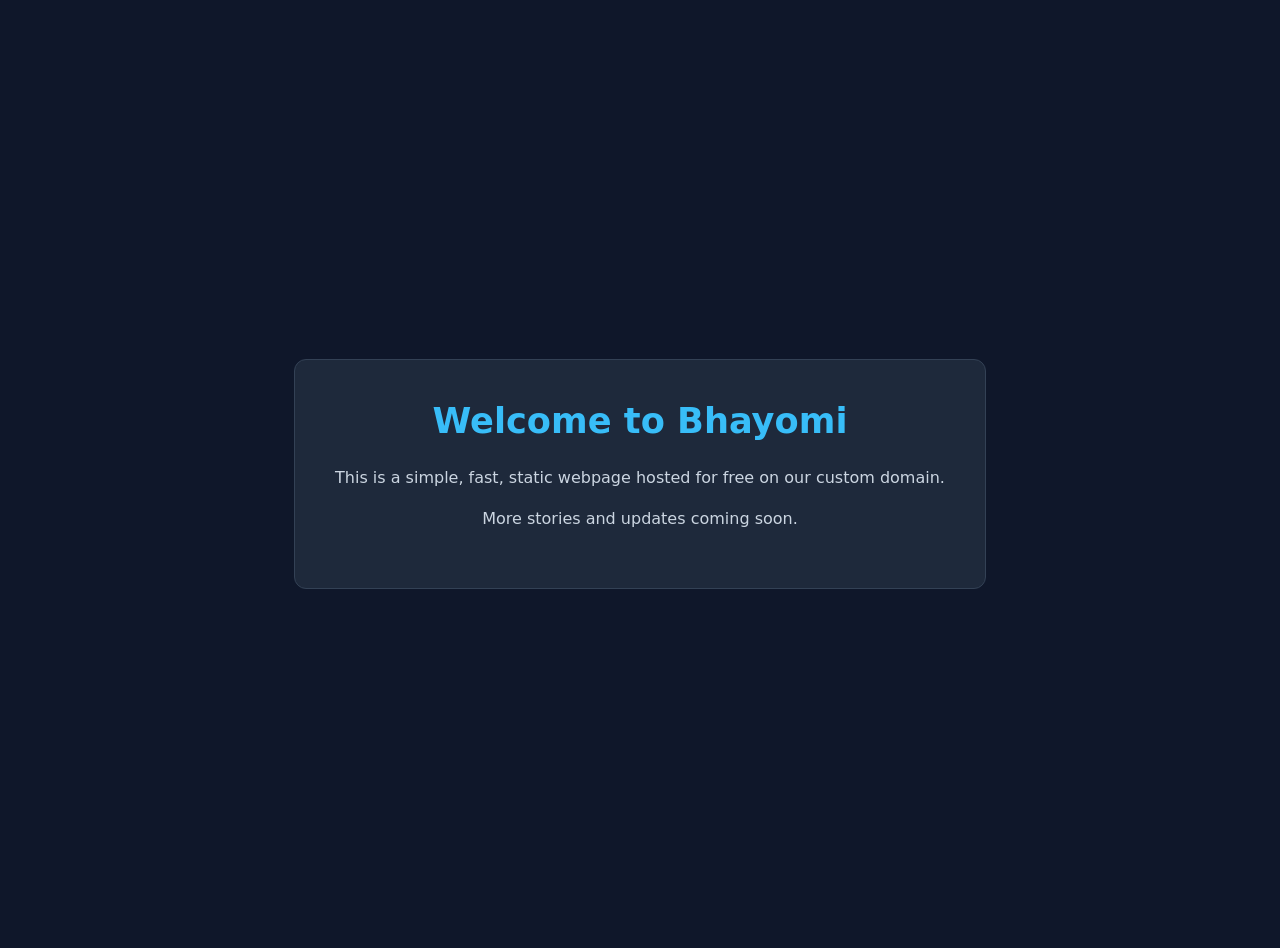
==== index.html @ bcbb561c "Add files via upload" ====
<!DOCTYPE html>
<html lang="en">
<head>
  <meta charset="UTF-8" />
  <meta name="viewport" content="width=device-width, initial-scale=1.0" />
  <title>Bhayomi</title>
  <style>
    body {
      margin: 0;
      font-family: system-ui, -apple-system, sans-serif;
      background-color: #0f172a;
      color: #e2e8f0;
      display: flex;
      justify-content: center;
      align-items: center;
      min-height: 100vh;
      padding: 24px;
    }
    .card {
      max-width: 640px;
      background: #1e293b;
      border: 1px solid #334155;
      border-radius: 12px;
      padding: 40px;
      text-align: center;
    }
    h1 {
      margin-top: 0;
      color: #38bdf8;
      font-size: 2.2rem;
    }
    p {
      line-height: 1.6;
      color: #cbd5e1;
    }
  </style>
</head>
<body>
  <main class="card">
    <h1>Welcome to Bhayomi</h1>
    <p>This is a simple, fast, static webpage hosted for free on our custom domain.</p>
    <p>More stories and updates coming soon.</p>
  </main>
</body>
</html>
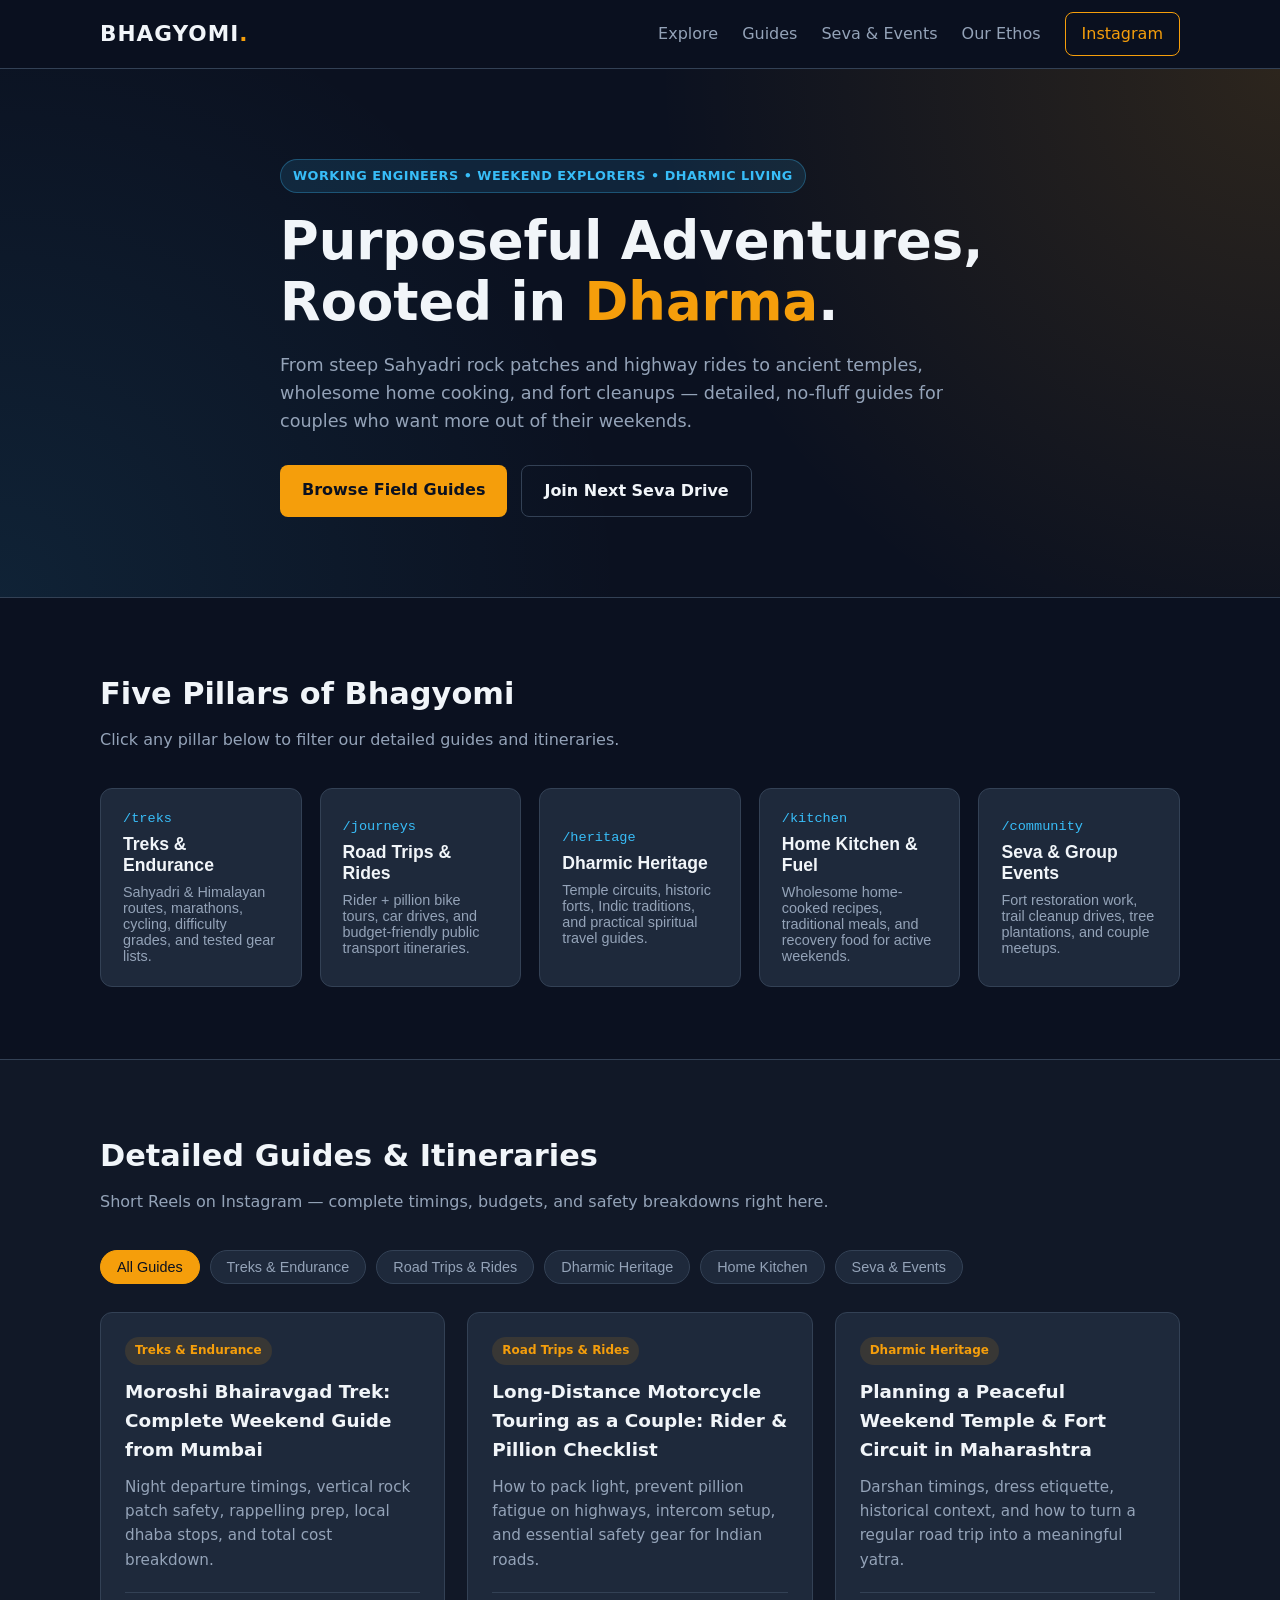
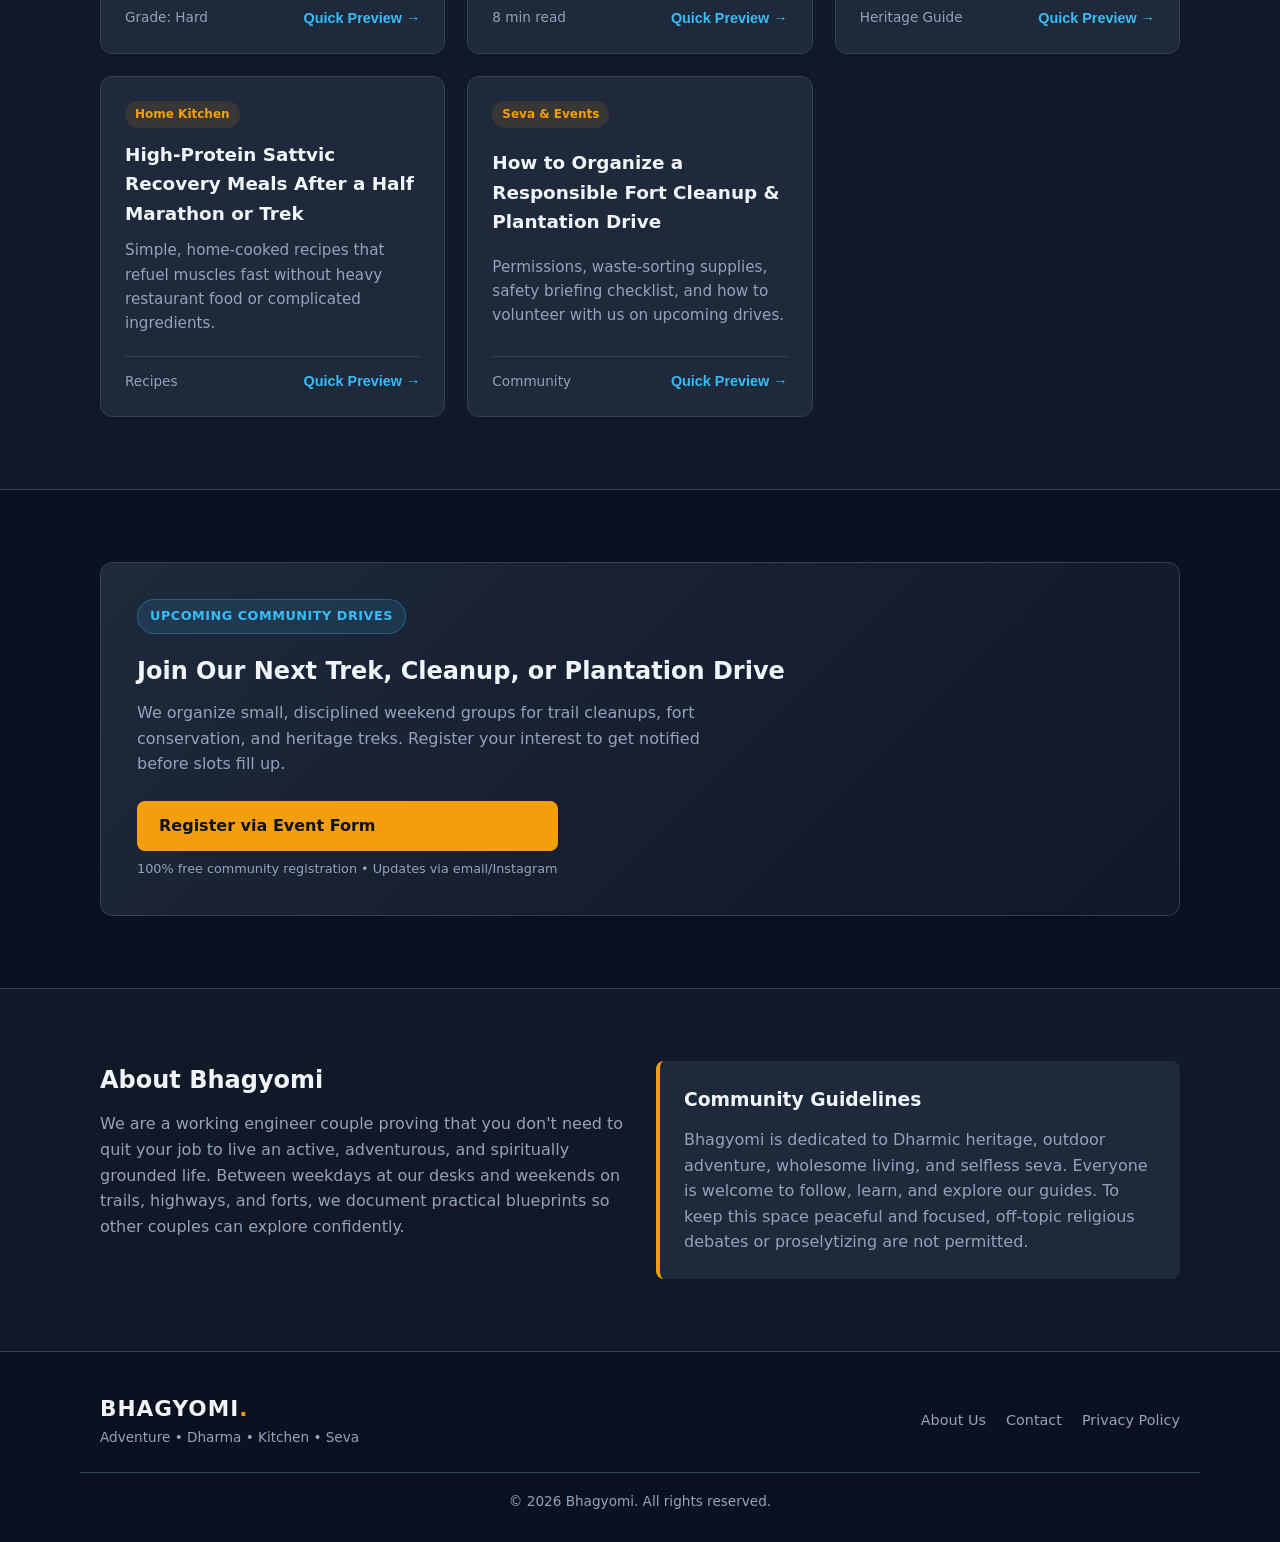
==== commit 17cec4d9: "Add files via upload" ====
--- a/index.html
+++ b/index.html
@@ -3,43 +3,233 @@
 <head>
   <meta charset="UTF-8" />
   <meta name="viewport" content="width=device-width, initial-scale=1.0" />
-  <title>Bhayomi</title>
-  <style>
-    body {
-      margin: 0;
-      font-family: system-ui, -apple-system, sans-serif;
-      background-color: #0f172a;
-      color: #e2e8f0;
-      display: flex;
-      justify-content: center;
-      align-items: center;
-      min-height: 100vh;
-      padding: 24px;
-    }
-    .card {
-      max-width: 640px;
-      background: #1e293b;
-      border: 1px solid #334155;
-      border-radius: 12px;
-      padding: 40px;
-      text-align: center;
-    }
-    h1 {
-      margin-top: 0;
-      color: #38bdf8;
-      font-size: 2.2rem;
-    }
-    p {
-      line-height: 1.6;
-      color: #cbd5e1;
-    }
-  </style>
+  <meta name="description" content="Bhagyomi — Couple adventures, Sahyadri & Himalayan treks, road trips, Dharmic heritage, home kitchen recipes, and community seva." />
+  <title>Bhagyomi | Adventure, Dharmic Heritage & Mindful Couple Living</title>
+  <link rel="stylesheet" href="style.css" />
 </head>
 <body>
-  <main class="card">
-    <h1>Welcome to Bhayomi</h1>
-    <p>This is a simple, fast, static webpage hosted for free on our custom domain.</p>
-    <p>More stories and updates coming soon.</p>
-  </main>
+
+  <!-- Navigation -->
+  <header class="navbar">
+    <div class="container nav-inner">
+      <a href="#top" class="brand">BHAGYOMI<span>.</span></a>
+      <button class="menu-toggle" id="menuToggle" aria-label="Toggle menu">☰</button>
+      <nav class="nav-links" id="navLinks">
+        <a href="#pillars">Explore</a>
+        <a href="#guides">Guides</a>
+        <a href="#community">Seva & Events</a>
+        <a href="#about">Our Ethos</a>
+        <a href="https://www.instagram.com/bhagyomidiaries/" target="_blank" rel="noopener" class="nav-cta">Instagram</a>
+      </nav>
+    </div>
+  </header>
+
+  <!-- Hero Section -->
+  <section id="top" class="hero">
+    <div class="container hero-content">
+      <span class="badge">Working Engineers • Weekend Explorers • Dharmic Living</span>
+      <h1>Purposeful Adventures, Rooted in <span class="accent">Dharma</span>.</h1>
+      <p>
+        From steep Sahyadri rock patches and highway rides to ancient temples, wholesome home cooking,
+        and fort cleanups — detailed, no-fluff guides for couples who want more out of their weekends.
+      </p>
+      <div class="hero-actions">
+        <a href="#guides" class="btn btn-primary">Browse Field Guides</a>
+        <a href="#community" class="btn btn-outline">Join Next Seva Drive</a>
+      </div>
+    </div>
+  </section>
+
+  <!-- 5 Core Pillars -->
+  <section id="pillars" class="section">
+    <div class="container">
+      <div class="section-header">
+        <h2>Five Pillars of Bhagyomi</h2>
+        <p>Click any pillar below to filter our detailed guides and itineraries.</p>
+      </div>
+
+      <div class="pillar-grid">
+        <button class="pillar-card" data-filter="treks">
+          <div class="pillar-tag">/treks</div>
+          <h3>Treks & Endurance</h3>
+          <p>Sahyadri & Himalayan routes, marathons, cycling, difficulty grades, and tested gear lists.</p>
+        </button>
+
+        <button class="pillar-card" data-filter="journeys">
+          <div class="pillar-tag">/journeys</div>
+          <h3>Road Trips & Rides</h3>
+          <p>Rider + pillion bike tours, car drives, and budget-friendly public transport itineraries.</p>
+        </button>
+
+        <button class="pillar-card" data-filter="heritage">
+          <div class="pillar-tag">/heritage</div>
+          <h3>Dharmic Heritage</h3>
+          <p>Temple circuits, historic forts, Indic traditions, and practical spiritual travel guides.</p>
+        </button>
+
+        <button class="pillar-card" data-filter="kitchen">
+          <div class="pillar-tag">/kitchen</div>
+          <h3>Home Kitchen & Fuel</h3>
+          <p>Wholesome home-cooked recipes, traditional meals, and recovery food for active weekends.</p>
+        </button>
+
+        <button class="pillar-card" data-filter="community">
+          <div class="pillar-tag">/community</div>
+          <h3>Seva & Group Events</h3>
+          <p>Fort restoration work, trail cleanup drives, tree plantations, and couple meetups.</p>
+        </button>
+      </div>
+    </div>
+  </section>
+
+  <!-- Interactive Guides Section -->
+  <section id="guides" class="section section-alt">
+    <div class="container">
+      <div class="section-header">
+        <h2>Detailed Guides & Itineraries</h2>
+        <p>Short Reels on Instagram — complete timings, budgets, and safety breakdowns right here.</p>
+      </div>
+
+      <!-- Interactive Filter Bar -->
+      <div class="filter-bar" role="tablist" aria-label="Filter guides by category">
+        <button class="filter-btn active" data-filter="all">All Guides</button>
+        <button class="filter-btn" data-filter="treks">Treks & Endurance</button>
+        <button class="filter-btn" data-filter="journeys">Road Trips & Rides</button>
+        <button class="filter-btn" data-filter="heritage">Dharmic Heritage</button>
+        <button class="filter-btn" data-filter="kitchen">Home Kitchen</button>
+        <button class="filter-btn" data-filter="community">Seva & Events</button>
+      </div>
+
+      <!-- Guide Cards Grid -->
+      <div class="guide-grid" id="guideGrid">
+        <article class="guide-card" data-category="treks">
+          <span class="card-pill">Treks & Endurance</span>
+          <h3>Moroshi Bhairavgad Trek: Complete Weekend Guide from Mumbai</h3>
+          <p>Night departure timings, vertical rock patch safety, rappelling prep, local dhaba stops, and total cost breakdown.</p>
+          <div class="card-meta">
+            <span>Grade: Hard</span>
+            <button class="read-more" data-guide="bhairavgad">Quick Preview →</button>
+          </div>
+        </article>
+
+        <article class="guide-card" data-category="journeys">
+          <span class="card-pill">Road Trips & Rides</span>
+          <h3>Long-Distance Motorcycle Touring as a Couple: Rider & Pillion Checklist</h3>
+          <p>How to pack light, prevent pillion fatigue on highways, intercom setup, and essential safety gear for Indian roads.</p>
+          <div class="card-meta">
+            <span>8 min read</span>
+            <button class="read-more" data-guide="bike-touring">Quick Preview →</button>
+          </div>
+        </article>
+
+        <article class="guide-card" data-category="heritage">
+          <span class="card-pill">Dharmic Heritage</span>
+          <h3>Planning a Peaceful Weekend Temple & Fort Circuit in Maharashtra</h3>
+          <p>Darshan timings, dress etiquette, historical context, and how to turn a regular road trip into a meaningful yatra.</p>
+          <div class="card-meta">
+            <span>Heritage Guide</span>
+            <button class="read-more" data-guide="heritage-circuit">Quick Preview →</button>
+          </div>
+        </article>
+
+        <article class="guide-card" data-category="kitchen">
+          <span class="card-pill">Home Kitchen</span>
+          <h3>High-Protein Sattvic Recovery Meals After a Half Marathon or Trek</h3>
+          <p>Simple, home-cooked recipes that refuel muscles fast without heavy restaurant food or complicated ingredients.</p>
+          <div class="card-meta">
+            <span>Recipes</span>
+            <button class="read-more" data-guide="recovery-meals">Quick Preview →</button>
+          </div>
+        </article>
+
+        <article class="guide-card" data-category="community">
+          <span class="card-pill">Seva & Events</span>
+          <h3>How to Organize a Responsible Fort Cleanup & Plantation Drive</h3>
+          <p>Permissions, waste-sorting supplies, safety briefing checklist, and how to volunteer with us on upcoming drives.</p>
+          <div class="card-meta">
+            <span>Community</span>
+            <button class="read-more" data-guide="fort-cleanup">Quick Preview →</button>
+          </div>
+        </article>
+      </div>
+    </div>
+  </section>
+
+  <!-- Community & Group Events CTA -->
+  <section id="community" class="section">
+    <div class="container">
+      <div class="event-box">
+        <div>
+          <span class="badge">Upcoming Community Drives</span>
+          <h2>Join Our Next Trek, Cleanup, or Plantation Drive</h2>
+          <p>
+            We organize small, disciplined weekend groups for trail cleanups, fort conservation,
+            and heritage treks. Register your interest to get notified before slots fill up.
+          </p>
+        </div>
+        <div class="event-actions">
+          <!-- Replace '#' with your free Google Form or Tally.so registration link -->
+          <a href="#contact" class="btn btn-primary">Register via Event Form</a>
+          <span class="helper-note">100% free community registration • Updates via email/Instagram</span>
+        </div>
+      </div>
+    </div>
+  </section>
+
+  <!-- About & Community Ethos -->
+  <section id="about" class="section section-alt">
+    <div class="container about-grid">
+      <div>
+        <h2>About Bhagyomi</h2>
+        <p>
+          We are a working engineer couple proving that you don't need to quit your job to live an
+          active, adventurous, and spiritually grounded life. Between weekdays at our desks and
+          weekends on trails, highways, and forts, we document practical blueprints so other couples
+          can explore confidently.
+        </p>
+      </div>
+      <div class="ethos-box">
+        <h3>Community Guidelines</h3>
+        <p>
+          Bhagyomi is dedicated to Dharmic heritage, outdoor adventure, wholesome living, and
+          selfless seva. Everyone is welcome to follow, learn, and explore our guides. To keep this
+          space peaceful and focused, off-topic religious debates or proselytizing are not permitted.
+        </p>
+      </div>
+    </div>
+  </section>
+
+  <!-- Footer (AdSense-ready structure) -->
+  <footer id="contact" class="footer">
+    <div class="container footer-inner">
+      <div>
+        <div class="brand">BHAGYOMI<span>.</span></div>
+        <p class="footer-sub">Adventure • Dharma • Kitchen • Seva</p>
+      </div>
+      <div class="footer-links">
+        <a href="#about">About Us</a>
+        <a href="mailto:hello@bhagyomi.com">Contact</a>
+        <a href="#about" id="privacyLink">Privacy Policy</a>
+      </div>
+    </div>
+    <div class="container copyright">
+      © <span id="year"></span> Bhagyomi. All rights reserved.
+    </div>
+  </footer>
+
+  <!-- Interactive Guide Preview Modal -->
+  <div class="modal-backdrop" id="guideModal" aria-hidden="true">
+    <div class="modal-box" role="dialog" aria-modal="true" aria-labelledby="modalTitle">
+      <button class="modal-close" id="modalClose" aria-label="Close preview">×</button>
+      <span class="card-pill" id="modalCategory"></span>
+      <h3 id="modalTitle"></h3>
+      <p id="modalBody"></p>
+      <div class="modal-footer">
+        <small>Tip: When your full article is ready, replace this preview button with a direct link like <code>/treks/moroshi-bhairavgad.html</code>.</small>
+      </div>
+    </div>
+  </div>
+
+  <script src="script.js"></script>
 </body>
 </html>
--- a/style.css
+++ b/style.css
@@ -0,0 +1,510 @@
+:root {
+  --bg: #0b1120;
+  --bg-alt: #111827;
+  --card: #1e293b;
+  --border: #334155;
+  --text: #f1f5f9;
+  --muted: #94a3b8;
+  --accent: #f59e0b;      /* Warm Saffron / Gold */
+  --accent-hover: #d97706;
+  --cyan: #38bdf8;
+  --radius: 12px;
+}
+
+* {
+  box-sizing: border-box;
+  margin: 0;
+  padding: 0;
+}
+
+html {
+  scroll-behavior: smooth;
+}
+
+body {
+  font-family: system-ui, -apple-system, "Segoe UI", Roboto, sans-serif;
+  background-color: var(--bg);
+  color: var(--text);
+  line-height: 1.6;
+}
+
+.container {
+  width: 100%;
+  max-width: 1120px;
+  margin: 0 auto;
+  padding: 0 20px;
+}
+
+/* Navbar */
+.navbar {
+  position: sticky;
+  top: 0;
+  z-index: 100;
+  background: rgba(11, 17, 32, 0.92);
+  backdrop-filter: blur(10px);
+  border-bottom: 1px solid var(--border);
+}
+
+.nav-inner {
+  display: flex;
+  align-items: center;
+  justify-content: space-between;
+  height: 68px;
+}
+
+.brand {
+  font-size: 1.35rem;
+  font-weight: 800;
+  letter-spacing: 1px;
+  color: var(--text);
+  text-decoration: none;
+}
+
+.brand span {
+  color: var(--accent);
+}
+
+.nav-links {
+  display: flex;
+  align-items: center;
+  gap: 24px;
+}
+
+.nav-links a {
+  color: var(--muted);
+  text-decoration: none;
+  font-weight: 500;
+  transition: color 0.2s;
+}
+
+.nav-links a:hover {
+  color: var(--text);
+}
+
+.nav-cta {
+  padding: 8px 16px;
+  border: 1px solid var(--accent);
+  border-radius: 8px;
+  color: var(--accent) !important;
+}
+
+.nav-cta:hover {
+  background: var(--accent);
+  color: #0b1120 !important;
+}
+
+.menu-toggle {
+  display: none;
+  background: none;
+  border: 1px solid var(--border);
+  color: var(--text);
+  font-size: 1.3rem;
+  padding: 4px 10px;
+  border-radius: 6px;
+  cursor: pointer;
+}
+
+/* Hero */
+.hero {
+  padding: 90px 0 80px;
+  background: radial-gradient(circle at top right, rgba(245, 158, 11, 0.14), transparent 45%),
+              radial-gradient(circle at bottom left, rgba(56, 189, 248, 0.1), transparent 45%);
+  border-bottom: 1px solid var(--border);
+}
+
+.hero-content {
+  max-width: 760px;
+}
+
+.badge {
+  display: inline-block;
+  font-size: 0.8rem;
+  font-weight: 600;
+  letter-spacing: 0.5px;
+  text-transform: uppercase;
+  color: var(--cyan);
+  background: rgba(56, 189, 248, 0.12);
+  border: 1px solid rgba(56, 189, 248, 0.3);
+  padding: 6px 12px;
+  border-radius: 999px;
+  margin-bottom: 18px;
+}
+
+.hero h1 {
+  font-size: clamp(2.1rem, 5vw, 3.3rem);
+  line-height: 1.15;
+  margin-bottom: 18px;
+}
+
+.accent {
+  color: var(--accent);
+}
+
+.hero p {
+  font-size: 1.1rem;
+  color: var(--muted);
+  margin-bottom: 30px;
+}
+
+.hero-actions {
+  display: flex;
+  flex-wrap: wrap;
+  gap: 14px;
+}
+
+.btn {
+  display: inline-block;
+  padding: 12px 22px;
+  border-radius: 8px;
+  font-weight: 600;
+  text-decoration: none;
+  transition: all 0.2s;
+}
+
+.btn-primary {
+  background: var(--accent);
+  color: #0b1120;
+}
+
+.btn-primary:hover {
+  background: var(--accent-hover);
+}
+
+.btn-outline {
+  border: 1px solid var(--border);
+  color: var(--text);
+}
+
+.btn-outline:hover {
+  border-color: var(--cyan);
+  color: var(--cyan);
+}
+
+/* Sections */
+.section {
+  padding: 72px 0;
+}
+
+.section-alt {
+  background: var(--bg-alt);
+  border-top: 1px solid var(--border);
+  border-bottom: 1px solid var(--border);
+}
+
+.section-header {
+  margin-bottom: 36px;
+}
+
+.section-header h2 {
+  font-size: 1.9rem;
+  margin-bottom: 8px;
+}
+
+.section-header p {
+  color: var(--muted);
+}
+
+/* 5 Pillars */
+.pillar-grid {
+  display: grid;
+  grid-template-columns: repeat(auto-fit, minmax(200px, 1fr));
+  gap: 18px;
+}
+
+.pillar-card {
+  text-align: left;
+  background: var(--card);
+  border: 1px solid var(--border);
+  border-radius: var(--radius);
+  padding: 22px;
+  color: var(--text);
+  cursor: pointer;
+  transition: transform 0.2s, border-color 0.2s;
+}
+
+.pillar-card:hover {
+  transform: translateY(-4px);
+  border-color: var(--accent);
+}
+
+.pillar-tag {
+  font-family: monospace;
+  font-size: 0.85rem;
+  color: var(--cyan);
+  margin-bottom: 8px;
+}
+
+.pillar-card h3 {
+  font-size: 1.1rem;
+  margin-bottom: 8px;
+}
+
+.pillar-card p {
+  font-size: 0.9rem;
+  color: var(--muted);
+}
+
+/* Filter Bar & Guides */
+.filter-bar {
+  display: flex;
+  flex-wrap: wrap;
+  gap: 10px;
+  margin-bottom: 28px;
+}
+
+.filter-btn {
+  background: var(--card);
+  color: var(--muted);
+  border: 1px solid var(--border);
+  padding: 8px 16px;
+  border-radius: 999px;
+  font-size: 0.9rem;
+  font-weight: 500;
+  cursor: pointer;
+  transition: all 0.2s;
+}
+
+.filter-btn:hover,
+.filter-btn.active {
+  background: var(--accent);
+  color: #0b1120;
+  border-color: var(--accent);
+}
+
+.guide-grid {
+  display: grid;
+  grid-template-columns: repeat(auto-fit, minmax(290px, 1fr));
+  gap: 22px;
+}
+
+.guide-card {
+  background: var(--card);
+  border: 1px solid var(--border);
+  border-radius: var(--radius);
+  padding: 24px;
+  display: flex;
+  flex-direction: column;
+  justify-content: space-between;
+}
+
+.guide-card.hidden {
+  display: none;
+}
+
+.card-pill {
+  display: inline-block;
+  align-self: flex-start;
+  font-size: 0.75rem;
+  font-weight: 600;
+  color: var(--accent);
+  background: rgba(245, 158, 11, 0.12);
+  padding: 4px 10px;
+  border-radius: 999px;
+  margin-bottom: 12px;
+}
+
+.guide-card h3 {
+  font-size: 1.15rem;
+  margin-bottom: 10px;
+}
+
+.guide-card p {
+  font-size: 0.95rem;
+  color: var(--muted);
+  margin-bottom: 20px;
+}
+
+.card-meta {
+  display: flex;
+  justify-content: space-between;
+  align-items: center;
+  border-top: 1px solid var(--border);
+  padding-top: 14px;
+  font-size: 0.85rem;
+  color: var(--muted);
+}
+
+.read-more {
+  background: none;
+  border: none;
+  color: var(--cyan);
+  font-weight: 600;
+  cursor: pointer;
+  font-size: 0.9rem;
+}
+
+.read-more:hover {
+  text-decoration: underline;
+}
+
+/* Event Box */
+.event-box {
+  background: linear-gradient(135deg, #1e293b, #0f172a);
+  border: 1px solid var(--border);
+  border-radius: var(--radius);
+  padding: 36px;
+  display: flex;
+  flex-wrap: wrap;
+  align-items: center;
+  justify-content: space-between;
+  gap: 24px;
+}
+
+.event-box p {
+  color: var(--muted);
+  max-width: 580px;
+  margin-top: 10px;
+}
+
+.event-actions {
+  display: flex;
+  flex-direction: column;
+  gap: 8px;
+}
+
+.helper-note {
+  font-size: 0.8rem;
+  color: var(--muted);
+}
+
+/* About & Ethos */
+.about-grid {
+  display: grid;
+  grid-template-columns: repeat(auto-fit, minmax(280px, 1fr));
+  gap: 32px;
+  align-items: start;
+}
+
+.about-grid h2,
+.about-grid h3 {
+  margin-bottom: 12px;
+}
+
+.about-grid p {
+  color: var(--muted);
+}
+
+.ethos-box {
+  background: var(--card);
+  border-left: 4px solid var(--accent);
+  border-radius: 8px;
+  padding: 24px;
+}
+
+/* Footer */
+.footer {
+  padding: 40px 0 28px;
+}
+
+.footer-inner {
+  display: flex;
+  flex-wrap: wrap;
+  justify-content: space-between;
+  align-items: center;
+  gap: 20px;
+  padding-bottom: 24px;
+  border-bottom: 1px solid var(--border);
+}
+
+.footer-sub {
+  font-size: 0.85rem;
+  color: var(--muted);
+}
+
+.footer-links {
+  display: flex;
+  gap: 20px;
+}
+
+.footer-links a {
+  color: var(--muted);
+  text-decoration: none;
+  font-size: 0.9rem;
+}
+
+.footer-links a:hover {
+  color: var(--text);
+}
+
+.copyright {
+  padding-top: 18px;
+  font-size: 0.85rem;
+  color: var(--muted);
+  text-align: center;
+}
+
+/* Modal */
+.modal-backdrop {
+  position: fixed;
+  inset: 0;
+  background: rgba(0, 0, 0, 0.72);
+  display: none;
+  align-items: center;
+  justify-content: center;
+  padding: 20px;
+  z-index: 200;
+}
+
+.modal-backdrop.open {
+  display: flex;
+}
+
+.modal-box {
+  background: var(--card);
+  border: 1px solid var(--border);
+  border-radius: var(--radius);
+  max-width: 560px;
+  width: 100%;
+  padding: 28px;
+  position: relative;
+}
+
+.modal-close {
+  position: absolute;
+  top: 14px;
+  right: 16px;
+  background: none;
+  border: none;
+  color: var(--muted);
+  font-size: 1.6rem;
+  cursor: pointer;
+}
+
+.modal-box h3 {
+  margin-bottom: 12px;
+}
+
+.modal-box p {
+  color: var(--muted);
+  margin-bottom: 18px;
+}
+
+.modal-footer {
+  border-top: 1px solid var(--border);
+  padding-top: 12px;
+  color: var(--cyan);
+}
+
+/* Mobile Responsive */
+@media (max-width: 768px) {
+  .menu-toggle {
+    display: block;
+  }
+
+  .nav-links {
+    display: none;
+    position: absolute;
+    top: 68px;
+    left: 0;
+    right: 0;
+    background: var(--bg);
+    border-bottom: 1px solid var(--border);
+    flex-direction: column;
+    padding: 20px;
+    gap: 16px;
+  }
+
+  .nav-links.open {
+    display: flex;
+  }
+}
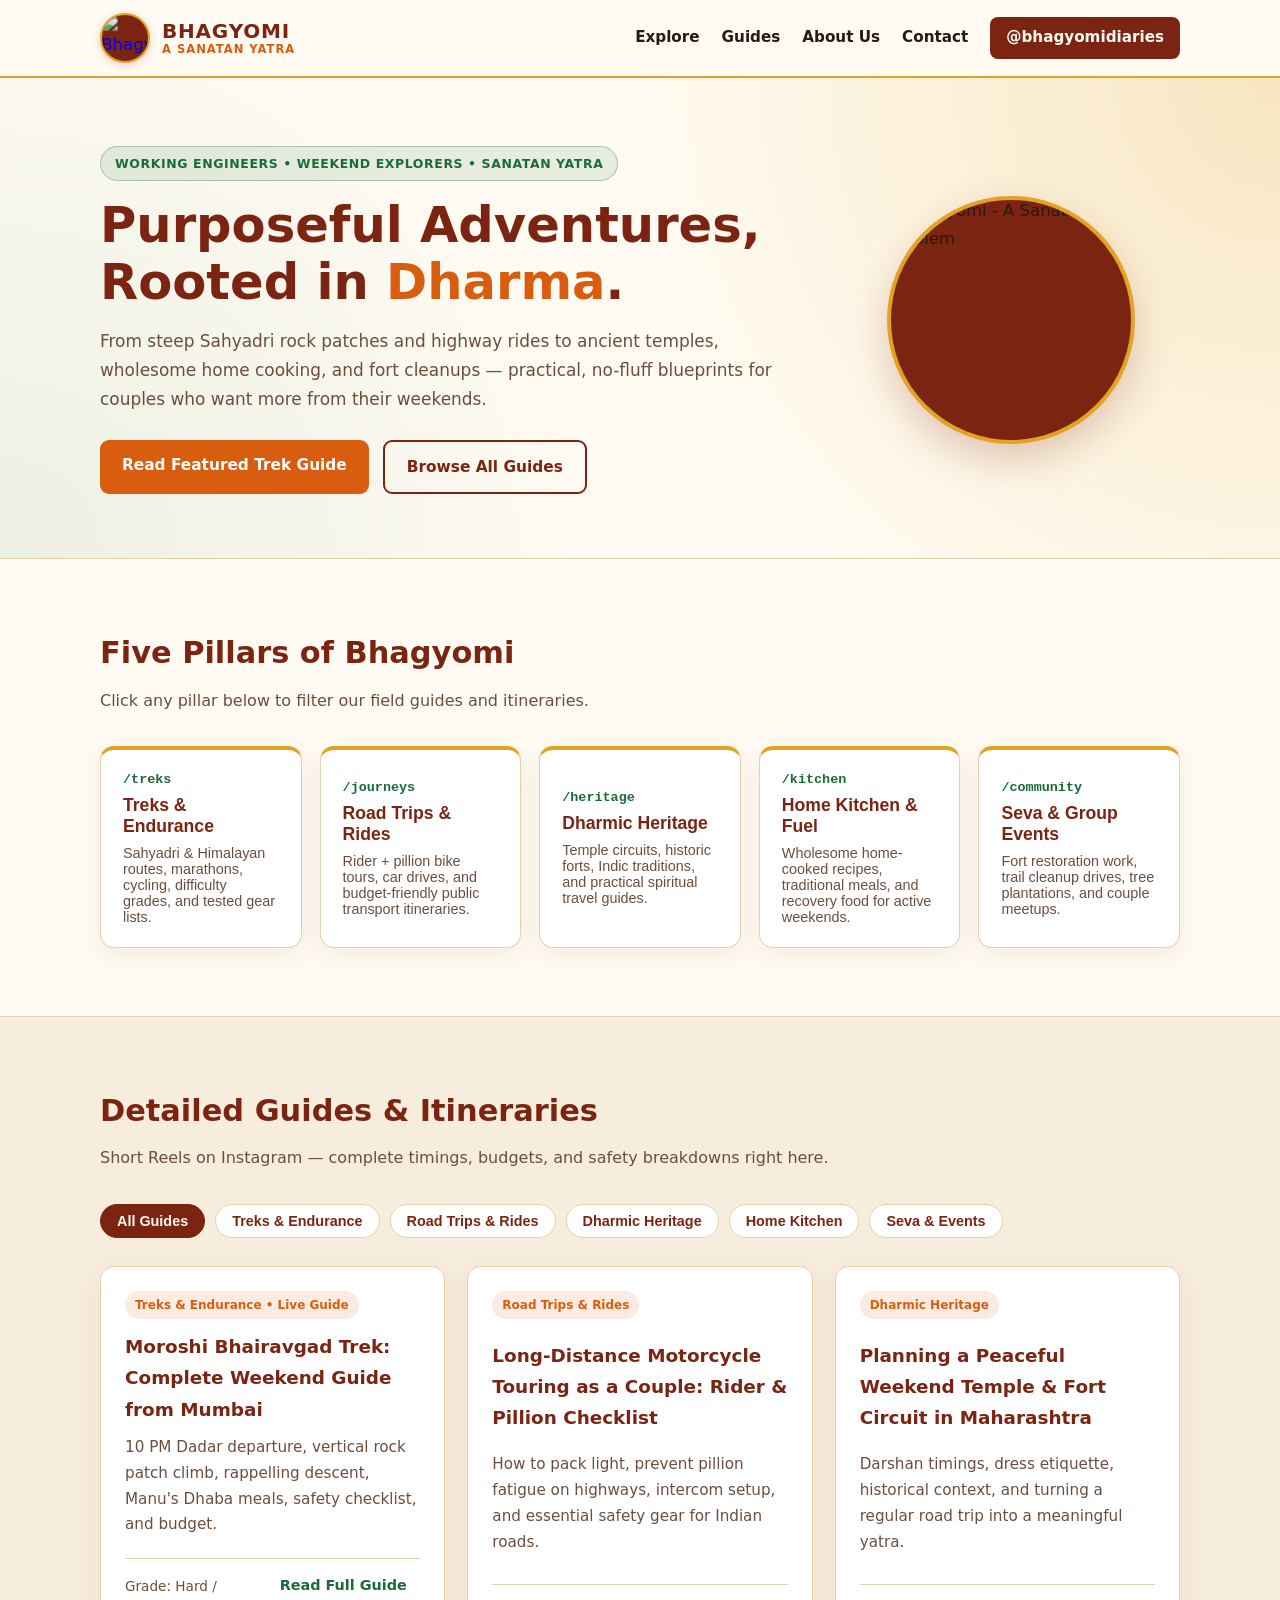
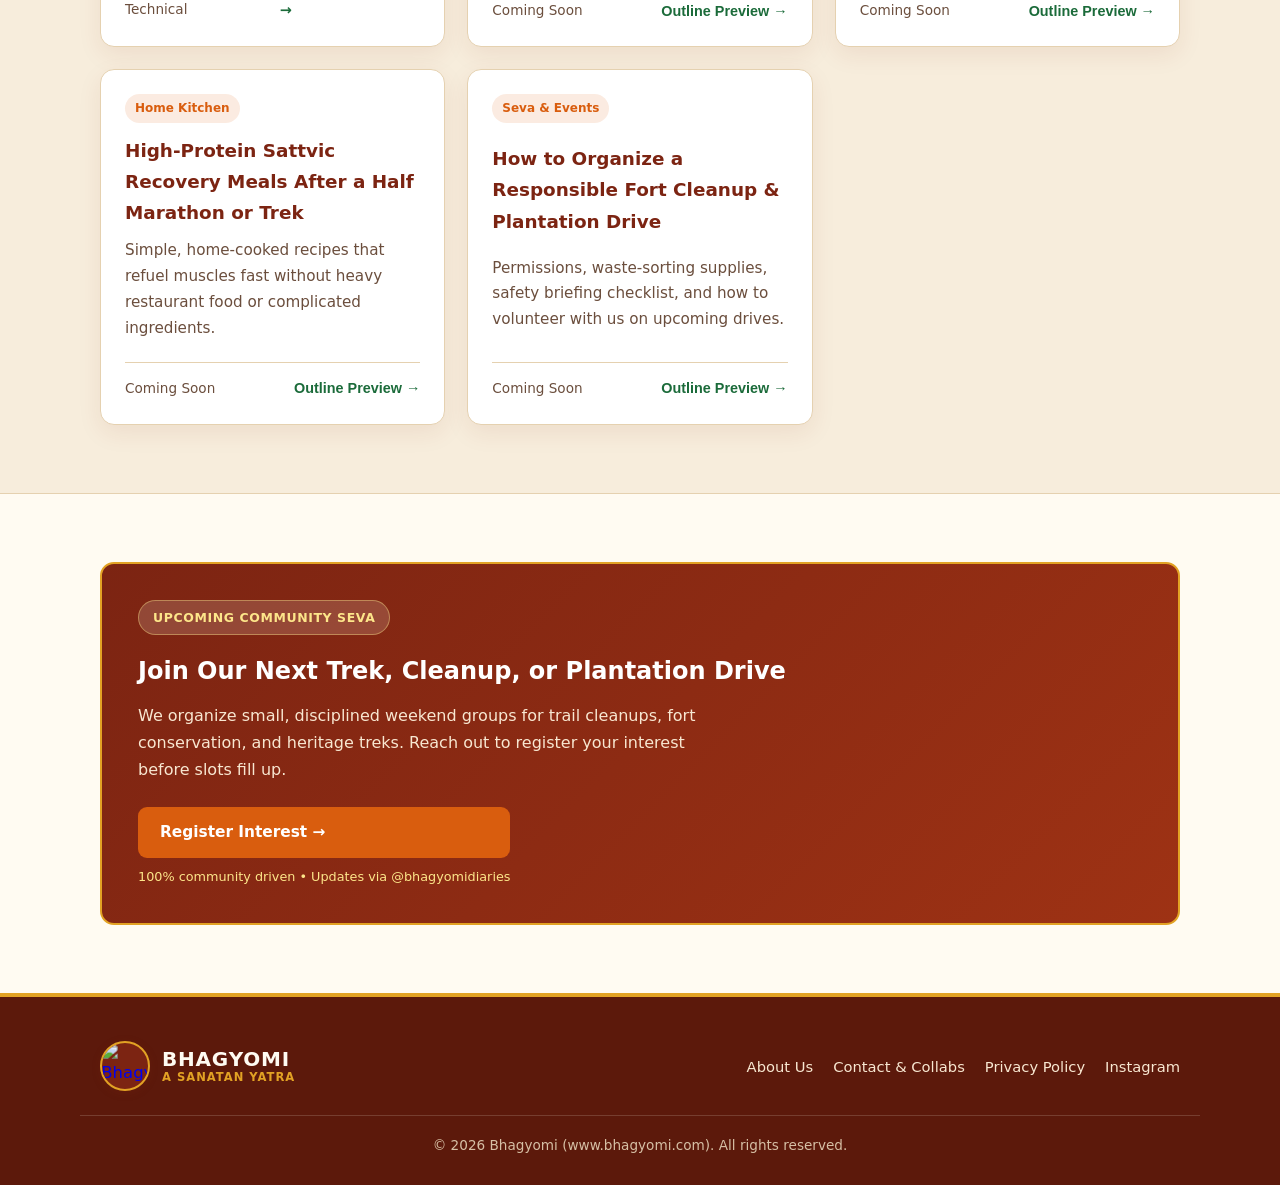
==== commit e9daabcf: "Add files via upload" ====
--- a/index.html
+++ b/index.html
@@ -3,49 +3,62 @@
 <head>
   <meta charset="UTF-8" />
   <meta name="viewport" content="width=device-width, initial-scale=1.0" />
-  <meta name="description" content="Bhagyomi — Couple adventures, Sahyadri & Himalayan treks, road trips, Dharmic heritage, home kitchen recipes, and community seva." />
-  <title>Bhagyomi | Adventure, Dharmic Heritage & Mindful Couple Living</title>
+  <meta name="description" content="Bhagyomi — A Sanatan Yatra. Couple treks, Sahyadri & Himalayan routes, road trips, Dharmic heritage, home recipes, and seva." />
+  <title>Bhagyomi | A Sanatan Yatra — Adventure, Dharma & Mindful Couple Living</title>
+  <link rel="icon" type="image/jpeg" href="assets/images/logo.jpg" />
   <link rel="stylesheet" href="style.css" />
 </head>
 <body>
 
-  <!-- Navigation -->
   <header class="navbar">
     <div class="container nav-inner">
-      <a href="#top" class="brand">BHAGYOMI<span>.</span></a>
+      <a href="index.html" class="brand-wrap">
+        <div class="logo-ring">
+          <img src="assets/images/logo.jpg" alt="Bhagyomi Logo" />
+        </div>
+        <div class="brand-text">
+          <span class="brand-title">BHAGYOMI</span>
+          <span class="brand-sub">A Sanatan Yatra</span>
+        </div>
+      </a>
       <button class="menu-toggle" id="menuToggle" aria-label="Toggle menu">☰</button>
       <nav class="nav-links" id="navLinks">
         <a href="#pillars">Explore</a>
         <a href="#guides">Guides</a>
-        <a href="#community">Seva & Events</a>
-        <a href="#about">Our Ethos</a>
-        <a href="https://www.instagram.com/bhagyomidiaries/" target="_blank" rel="noopener" class="nav-cta">Instagram</a>
+        <a href="about.html">About Us</a>
+        <a href="contact.html">Contact</a>
+        <a href="https://www.instagram.com/bhagyomidiaries/" target="_blank" rel="noopener" class="nav-cta">@bhagyomidiaries</a>
       </nav>
     </div>
   </header>
 
-  <!-- Hero Section -->
   <section id="top" class="hero">
-    <div class="container hero-content">
-      <span class="badge">Working Engineers • Weekend Explorers • Dharmic Living</span>
-      <h1>Purposeful Adventures, Rooted in <span class="accent">Dharma</span>.</h1>
-      <p>
-        From steep Sahyadri rock patches and highway rides to ancient temples, wholesome home cooking,
-        and fort cleanups — detailed, no-fluff guides for couples who want more out of their weekends.
-      </p>
-      <div class="hero-actions">
-        <a href="#guides" class="btn btn-primary">Browse Field Guides</a>
-        <a href="#community" class="btn btn-outline">Join Next Seva Drive</a>
-      </div>
-    </div>
-  </section>
-
-  <!-- 5 Core Pillars -->
+    <div class="container hero-grid">
+      <div>
+        <span class="badge">Working Engineers • Weekend Explorers • Sanatan Yatra</span>
+        <h1>Purposeful Adventures, Rooted in <span class="accent">Dharma</span>.</h1>
+        <p>
+          From steep Sahyadri rock patches and highway rides to ancient temples, wholesome home cooking,
+          and fort cleanups — practical, no-fluff blueprints for couples who want more from their weekends.
+        </p>
+        <div class="hero-actions">
+          <a href="treks/moroshi-bhairavgad.html" class="btn btn-primary">Read Featured Trek Guide</a>
+          <a href="#guides" class="btn btn-outline">Browse All Guides</a>
+        </div>
+      </div>
+      <div>
+        <div class="hero-emblem-ring">
+          <img src="assets/images/logo.jpg" alt="Bhagyomi - A Sanatan Yatra Emblem" />
+        </div>
+      </div>
+    </div>
+  </section>
+
   <section id="pillars" class="section">
     <div class="container">
       <div class="section-header">
         <h2>Five Pillars of Bhagyomi</h2>
-        <p>Click any pillar below to filter our detailed guides and itineraries.</p>
+        <p>Click any pillar below to filter our field guides and itineraries.</p>
       </div>
 
       <div class="pillar-grid">
@@ -82,7 +95,6 @@
     </div>
   </section>
 
-  <!-- Interactive Guides Section -->
   <section id="guides" class="section section-alt">
     <div class="container">
       <div class="section-header">
@@ -90,7 +102,6 @@
         <p>Short Reels on Instagram — complete timings, budgets, and safety breakdowns right here.</p>
       </div>
 
-      <!-- Interactive Filter Bar -->
       <div class="filter-bar" role="tablist" aria-label="Filter guides by category">
         <button class="filter-btn active" data-filter="all">All Guides</button>
         <button class="filter-btn" data-filter="treks">Treks & Endurance</button>
@@ -100,15 +111,14 @@
         <button class="filter-btn" data-filter="community">Seva & Events</button>
       </div>
 
-      <!-- Guide Cards Grid -->
       <div class="guide-grid" id="guideGrid">
         <article class="guide-card" data-category="treks">
-          <span class="card-pill">Treks & Endurance</span>
+          <span class="card-pill">Treks & Endurance • Live Guide</span>
           <h3>Moroshi Bhairavgad Trek: Complete Weekend Guide from Mumbai</h3>
-          <p>Night departure timings, vertical rock patch safety, rappelling prep, local dhaba stops, and total cost breakdown.</p>
-          <div class="card-meta">
-            <span>Grade: Hard</span>
-            <button class="read-more" data-guide="bhairavgad">Quick Preview →</button>
+          <p>10 PM Dadar departure, vertical rock patch climb, rappelling descent, Manu's Dhaba meals, safety checklist, and budget.</p>
+          <div class="card-meta">
+            <span>Grade: Hard / Technical</span>
+            <a href="treks/moroshi-bhairavgad.html" class="read-more">Read Full Guide →</a>
           </div>
         </article>
 
@@ -117,18 +127,18 @@
           <h3>Long-Distance Motorcycle Touring as a Couple: Rider & Pillion Checklist</h3>
           <p>How to pack light, prevent pillion fatigue on highways, intercom setup, and essential safety gear for Indian roads.</p>
           <div class="card-meta">
-            <span>8 min read</span>
-            <button class="read-more" data-guide="bike-touring">Quick Preview →</button>
+            <span>Coming Soon</span>
+            <button class="read-more" data-guide="bike-touring">Outline Preview →</button>
           </div>
         </article>
 
         <article class="guide-card" data-category="heritage">
           <span class="card-pill">Dharmic Heritage</span>
           <h3>Planning a Peaceful Weekend Temple & Fort Circuit in Maharashtra</h3>
-          <p>Darshan timings, dress etiquette, historical context, and how to turn a regular road trip into a meaningful yatra.</p>
-          <div class="card-meta">
-            <span>Heritage Guide</span>
-            <button class="read-more" data-guide="heritage-circuit">Quick Preview →</button>
+          <p>Darshan timings, dress etiquette, historical context, and turning a regular road trip into a meaningful yatra.</p>
+          <div class="card-meta">
+            <span>Coming Soon</span>
+            <button class="read-more" data-guide="heritage-circuit">Outline Preview →</button>
           </div>
         </article>
 
@@ -137,8 +147,8 @@
           <h3>High-Protein Sattvic Recovery Meals After a Half Marathon or Trek</h3>
           <p>Simple, home-cooked recipes that refuel muscles fast without heavy restaurant food or complicated ingredients.</p>
           <div class="card-meta">
-            <span>Recipes</span>
-            <button class="read-more" data-guide="recovery-meals">Quick Preview →</button>
+            <span>Coming Soon</span>
+            <button class="read-more" data-guide="recovery-meals">Outline Preview →</button>
           </div>
         </article>
 
@@ -147,77 +157,56 @@
           <h3>How to Organize a Responsible Fort Cleanup & Plantation Drive</h3>
           <p>Permissions, waste-sorting supplies, safety briefing checklist, and how to volunteer with us on upcoming drives.</p>
           <div class="card-meta">
-            <span>Community</span>
-            <button class="read-more" data-guide="fort-cleanup">Quick Preview →</button>
-          </div>
-        </article>
-      </div>
-    </div>
-  </section>
-
-  <!-- Community & Group Events CTA -->
+            <span>Coming Soon</span>
+            <button class="read-more" data-guide="fort-cleanup">Outline Preview →</button>
+          </div>
+        </article>
+      </div>
+    </div>
+  </section>
+
   <section id="community" class="section">
     <div class="container">
       <div class="event-box">
         <div>
-          <span class="badge">Upcoming Community Drives</span>
+          <span class="badge">Upcoming Community Seva</span>
           <h2>Join Our Next Trek, Cleanup, or Plantation Drive</h2>
           <p>
             We organize small, disciplined weekend groups for trail cleanups, fort conservation,
-            and heritage treks. Register your interest to get notified before slots fill up.
+            and heritage treks. Reach out to register your interest before slots fill up.
           </p>
         </div>
         <div class="event-actions">
-          <!-- Replace '#' with your free Google Form or Tally.so registration link -->
-          <a href="#contact" class="btn btn-primary">Register via Event Form</a>
-          <span class="helper-note">100% free community registration • Updates via email/Instagram</span>
-        </div>
-      </div>
-    </div>
-  </section>
-
-  <!-- About & Community Ethos -->
-  <section id="about" class="section section-alt">
-    <div class="container about-grid">
-      <div>
-        <h2>About Bhagyomi</h2>
-        <p>
-          We are a working engineer couple proving that you don't need to quit your job to live an
-          active, adventurous, and spiritually grounded life. Between weekdays at our desks and
-          weekends on trails, highways, and forts, we document practical blueprints so other couples
-          can explore confidently.
-        </p>
-      </div>
-      <div class="ethos-box">
-        <h3>Community Guidelines</h3>
-        <p>
-          Bhagyomi is dedicated to Dharmic heritage, outdoor adventure, wholesome living, and
-          selfless seva. Everyone is welcome to follow, learn, and explore our guides. To keep this
-          space peaceful and focused, off-topic religious debates or proselytizing are not permitted.
-        </p>
-      </div>
-    </div>
-  </section>
-
-  <!-- Footer (AdSense-ready structure) -->
-  <footer id="contact" class="footer">
+          <a href="contact.html" class="btn btn-primary">Register Interest →</a>
+          <span class="helper-note">100% community driven • Updates via @bhagyomidiaries</span>
+        </div>
+      </div>
+    </div>
+  </section>
+
+  <footer class="footer">
     <div class="container footer-inner">
-      <div>
-        <div class="brand">BHAGYOMI<span>.</span></div>
-        <p class="footer-sub">Adventure • Dharma • Kitchen • Seva</p>
-      </div>
+      <a href="index.html" class="brand-wrap">
+        <div class="logo-ring">
+          <img src="assets/images/logo.jpg" alt="Bhagyomi Logo" />
+        </div>
+        <div class="brand-text">
+          <span class="brand-title">BHAGYOMI</span>
+          <span class="brand-sub">A Sanatan Yatra</span>
+        </div>
+      </a>
       <div class="footer-links">
-        <a href="#about">About Us</a>
-        <a href="mailto:hello@bhagyomi.com">Contact</a>
-        <a href="#about" id="privacyLink">Privacy Policy</a>
+        <a href="about.html">About Us</a>
+        <a href="contact.html">Contact & Collabs</a>
+        <a href="privacy.html">Privacy Policy</a>
+        <a href="https://www.instagram.com/bhagyomidiaries/" target="_blank" rel="noopener">Instagram</a>
       </div>
     </div>
     <div class="container copyright">
-      © <span id="year"></span> Bhagyomi. All rights reserved.
+      © <span id="year"></span> Bhagyomi (www.bhagyomi.com). All rights reserved.
     </div>
   </footer>
 
-  <!-- Interactive Guide Preview Modal -->
   <div class="modal-backdrop" id="guideModal" aria-hidden="true">
     <div class="modal-box" role="dialog" aria-modal="true" aria-labelledby="modalTitle">
       <button class="modal-close" id="modalClose" aria-label="Close preview">×</button>
@@ -225,7 +214,7 @@
       <h3 id="modalTitle"></h3>
       <p id="modalBody"></p>
       <div class="modal-footer">
-        <small>Tip: When your full article is ready, replace this preview button with a direct link like <code>/treks/moroshi-bhairavgad.html</code>.</small>
+        <small>Follow <a href="https://www.instagram.com/bhagyomidiaries/" target="_blank" rel="noopener">@bhagyomidiaries</a> for live release updates.</small>
       </div>
     </div>
   </div>
--- a/style.css
+++ b/style.css
@@ -1,14 +1,18 @@
 :root {
-  --bg: #0b1120;
-  --bg-alt: #111827;
-  --card: #1e293b;
-  --border: #334155;
-  --text: #f1f5f9;
-  --muted: #94a3b8;
-  --accent: #f59e0b;      /* Warm Saffron / Gold */
-  --accent-hover: #d97706;
-  --cyan: #38bdf8;
-  --radius: 12px;
+  --bg: #fffbf2;
+  --bg-alt: #f7eddc;
+  --card: #ffffff;
+  --border: #e5d1b0;
+  --maroon: #7c2412;
+  --maroon-dark: #5c190b;
+  --saffron: #d95d0e;
+  --saffron-hover: #b84b07;
+  --gold: #e2a224;
+  --green: #1b6b3a;
+  --text: #2b1810;
+  --muted: #6b4e3d;
+  --radius: 14px;
+  --shadow: 0 8px 24px rgba(124, 36, 18, 0.08);
 }
 
 * {
@@ -25,7 +29,12 @@
   font-family: system-ui, -apple-system, "Segoe UI", Roboto, sans-serif;
   background-color: var(--bg);
   color: var(--text);
-  line-height: 1.6;
+  line-height: 1.7;
+}
+
+img {
+  max-width: 100%;
+  display: block;
 }
 
 .container {
@@ -35,115 +44,177 @@
   padding: 0 20px;
 }
 
+.narrow {
+  max-width: 820px;
+}
+
+/* Circular logo mask (hides black square corners of logo.jpg cleanly) */
+.logo-ring {
+  width: 50px;
+  height: 50px;
+  border-radius: 50%;
+  overflow: hidden;
+  border: 2px solid var(--gold);
+  box-shadow: 0 2px 8px rgba(124, 36, 18, 0.22);
+  flex-shrink: 0;
+  background: var(--maroon);
+}
+
+.logo-ring img {
+  width: 100%;
+  height: 100%;
+  object-fit: cover;
+  transform: scale(1.03);
+}
+
+.hero-emblem-ring {
+  width: 248px;
+  height: 248px;
+  margin: 0 auto;
+  border-radius: 50%;
+  overflow: hidden;
+  border: 4px solid var(--gold);
+  box-shadow: 0 16px 38px rgba(124, 36, 18, 0.22);
+  background: var(--maroon);
+}
+
+.hero-emblem-ring img {
+  width: 100%;
+  height: 100%;
+  object-fit: cover;
+  transform: scale(1.03);
+}
+
 /* Navbar */
 .navbar {
   position: sticky;
   top: 0;
   z-index: 100;
-  background: rgba(11, 17, 32, 0.92);
+  background: rgba(255, 251, 242, 0.96);
   backdrop-filter: blur(10px);
-  border-bottom: 1px solid var(--border);
+  border-bottom: 2px solid var(--gold);
 }
 
 .nav-inner {
   display: flex;
   align-items: center;
   justify-content: space-between;
-  height: 68px;
-}
-
-.brand {
-  font-size: 1.35rem;
+  height: 76px;
+}
+
+.brand-wrap {
+  display: flex;
+  align-items: center;
+  gap: 12px;
+  text-decoration: none;
+}
+
+.brand-text {
+  display: flex;
+  flex-direction: column;
+  line-height: 1.15;
+}
+
+.brand-title {
+  font-size: 1.25rem;
   font-weight: 800;
+  letter-spacing: 0.8px;
+  color: var(--maroon);
+}
+
+.brand-sub {
+  font-size: 0.72rem;
+  font-weight: 700;
   letter-spacing: 1px;
+  text-transform: uppercase;
+  color: var(--saffron);
+}
+
+.nav-links {
+  display: flex;
+  align-items: center;
+  gap: 22px;
+}
+
+.nav-links a {
   color: var(--text);
   text-decoration: none;
-}
-
-.brand span {
-  color: var(--accent);
-}
-
-.nav-links {
-  display: flex;
-  align-items: center;
-  gap: 24px;
-}
-
-.nav-links a {
-  color: var(--muted);
-  text-decoration: none;
-  font-weight: 500;
+  font-weight: 600;
+  font-size: 0.95rem;
   transition: color 0.2s;
 }
 
-.nav-links a:hover {
-  color: var(--text);
+.nav-links a:hover,
+.nav-links a.active-link {
+  color: var(--saffron);
 }
 
 .nav-cta {
   padding: 8px 16px;
-  border: 1px solid var(--accent);
+  background: var(--maroon);
+  color: #fffbf2 !important;
   border-radius: 8px;
-  color: var(--accent) !important;
 }
 
 .nav-cta:hover {
-  background: var(--accent);
-  color: #0b1120 !important;
+  background: var(--saffron);
 }
 
 .menu-toggle {
   display: none;
-  background: none;
-  border: 1px solid var(--border);
-  color: var(--text);
-  font-size: 1.3rem;
-  padding: 4px 10px;
-  border-radius: 6px;
+  background: var(--bg-alt);
+  border: 1px solid var(--border);
+  color: var(--maroon);
+  font-size: 1.35rem;
+  padding: 4px 11px;
+  border-radius: 8px;
   cursor: pointer;
 }
 
 /* Hero */
 .hero {
-  padding: 90px 0 80px;
-  background: radial-gradient(circle at top right, rgba(245, 158, 11, 0.14), transparent 45%),
-              radial-gradient(circle at bottom left, rgba(56, 189, 248, 0.1), transparent 45%);
+  padding: 68px 0 64px;
+  background: radial-gradient(circle at top right, rgba(226, 162, 36, 0.24), transparent 48%),
+              radial-gradient(circle at bottom left, rgba(27, 107, 58, 0.08), transparent 45%);
   border-bottom: 1px solid var(--border);
 }
 
-.hero-content {
-  max-width: 760px;
+.hero-grid {
+  display: grid;
+  grid-template-columns: 1.35fr 0.65fr;
+  gap: 40px;
+  align-items: center;
 }
 
 .badge {
   display: inline-block;
-  font-size: 0.8rem;
-  font-weight: 600;
-  letter-spacing: 0.5px;
+  font-size: 0.78rem;
+  font-weight: 700;
+  letter-spacing: 0.6px;
   text-transform: uppercase;
-  color: var(--cyan);
-  background: rgba(56, 189, 248, 0.12);
-  border: 1px solid rgba(56, 189, 248, 0.3);
-  padding: 6px 12px;
+  color: var(--green);
+  background: rgba(27, 107, 58, 0.1);
+  border: 1px solid rgba(27, 107, 58, 0.3);
+  padding: 6px 14px;
   border-radius: 999px;
-  margin-bottom: 18px;
+  margin-bottom: 16px;
 }
 
 .hero h1 {
-  font-size: clamp(2.1rem, 5vw, 3.3rem);
+  font-size: clamp(2rem, 4.5vw, 3.1rem);
   line-height: 1.15;
-  margin-bottom: 18px;
+  color: var(--maroon);
+  margin-bottom: 16px;
 }
 
 .accent {
-  color: var(--accent);
+  color: var(--saffron);
 }
 
 .hero p {
-  font-size: 1.1rem;
-  color: var(--muted);
-  margin-bottom: 30px;
+  font-size: 1.06rem;
+  color: var(--muted);
+  margin-bottom: 26px;
 }
 
 .hero-actions {
@@ -155,34 +226,38 @@
 .btn {
   display: inline-block;
   padding: 12px 22px;
-  border-radius: 8px;
-  font-weight: 600;
+  border-radius: 9px;
+  font-weight: 700;
   text-decoration: none;
+  cursor: pointer;
+  border: none;
+  font-size: 0.96rem;
   transition: all 0.2s;
 }
 
 .btn-primary {
-  background: var(--accent);
-  color: #0b1120;
+  background: var(--saffron);
+  color: #ffffff;
 }
 
 .btn-primary:hover {
-  background: var(--accent-hover);
+  background: var(--saffron-hover);
 }
 
 .btn-outline {
-  border: 1px solid var(--border);
-  color: var(--text);
+  border: 2px solid var(--maroon);
+  color: var(--maroon);
+  background: transparent;
 }
 
 .btn-outline:hover {
-  border-color: var(--cyan);
-  color: var(--cyan);
+  background: var(--maroon);
+  color: #ffffff;
 }
 
 /* Sections */
 .section {
-  padding: 72px 0;
+  padding: 68px 0;
 }
 
 .section-alt {
@@ -192,11 +267,12 @@
 }
 
 .section-header {
-  margin-bottom: 36px;
+  margin-bottom: 32px;
 }
 
 .section-header h2 {
   font-size: 1.9rem;
+  color: var(--maroon);
   margin-bottom: 8px;
 }
 
@@ -215,27 +291,31 @@
   text-align: left;
   background: var(--card);
   border: 1px solid var(--border);
+  border-top: 4px solid var(--gold);
   border-radius: var(--radius);
   padding: 22px;
   color: var(--text);
   cursor: pointer;
+  box-shadow: var(--shadow);
   transition: transform 0.2s, border-color 0.2s;
 }
 
 .pillar-card:hover {
   transform: translateY(-4px);
-  border-color: var(--accent);
+  border-top-color: var(--saffron);
 }
 
 .pillar-tag {
   font-family: monospace;
-  font-size: 0.85rem;
-  color: var(--cyan);
+  font-size: 0.84rem;
+  font-weight: 700;
+  color: var(--green);
   margin-bottom: 8px;
 }
 
 .pillar-card h3 {
   font-size: 1.1rem;
+  color: var(--maroon);
   margin-bottom: 8px;
 }
 
@@ -254,21 +334,21 @@
 
 .filter-btn {
   background: var(--card);
-  color: var(--muted);
+  color: var(--maroon);
   border: 1px solid var(--border);
   padding: 8px 16px;
   border-radius: 999px;
   font-size: 0.9rem;
-  font-weight: 500;
+  font-weight: 600;
   cursor: pointer;
   transition: all 0.2s;
 }
 
 .filter-btn:hover,
 .filter-btn.active {
-  background: var(--accent);
-  color: #0b1120;
-  border-color: var(--accent);
+  background: var(--maroon);
+  color: #fffbf2;
+  border-color: var(--maroon);
 }
 
 .guide-grid {
@@ -285,6 +365,7 @@
   display: flex;
   flex-direction: column;
   justify-content: space-between;
+  box-shadow: var(--shadow);
 }
 
 .guide-card.hidden {
@@ -295,9 +376,9 @@
   display: inline-block;
   align-self: flex-start;
   font-size: 0.75rem;
-  font-weight: 600;
-  color: var(--accent);
-  background: rgba(245, 158, 11, 0.12);
+  font-weight: 700;
+  color: var(--saffron);
+  background: rgba(217, 93, 14, 0.12);
   padding: 4px 10px;
   border-radius: 999px;
   margin-bottom: 12px;
@@ -305,6 +386,7 @@
 
 .guide-card h3 {
   font-size: 1.15rem;
+  color: var(--maroon);
   margin-bottom: 10px;
 }
 
@@ -327,20 +409,23 @@
 .read-more {
   background: none;
   border: none;
-  color: var(--cyan);
-  font-weight: 600;
+  color: var(--green);
+  font-weight: 700;
+  text-decoration: none;
   cursor: pointer;
   font-size: 0.9rem;
 }
 
 .read-more:hover {
+  color: var(--saffron);
   text-decoration: underline;
 }
 
-/* Event Box */
+/* Event Banner */
 .event-box {
-  background: linear-gradient(135deg, #1e293b, #0f172a);
-  border: 1px solid var(--border);
+  background: linear-gradient(135deg, var(--maroon), #9e3214);
+  color: #fffbf2;
+  border: 2px solid var(--gold);
   border-radius: var(--radius);
   padding: 36px;
   display: flex;
@@ -350,8 +435,18 @@
   gap: 24px;
 }
 
+.event-box .badge {
+  background: rgba(255, 251, 242, 0.16);
+  color: #fde68a;
+  border-color: rgba(253, 230, 138, 0.4);
+}
+
+.event-box h2 {
+  color: #ffffff;
+}
+
 .event-box p {
-  color: var(--muted);
+  color: #f8e7d1;
   max-width: 580px;
   margin-top: 10px;
 }
@@ -364,36 +459,203 @@
 
 .helper-note {
   font-size: 0.8rem;
-  color: var(--muted);
-}
-
-/* About & Ethos */
-.about-grid {
+  color: #fde68a;
+}
+
+/* Ethos & Info Boxes */
+.ethos-box {
+  background: var(--card);
+  border: 1px solid var(--border);
+  border-left: 5px solid var(--green);
+  border-radius: 10px;
+  padding: 24px;
+  box-shadow: var(--shadow);
+}
+
+/* Article & Legal Pages */
+.page-header {
+  background: var(--bg-alt);
+  border-bottom: 1px solid var(--border);
+  padding: 48px 0 36px;
+}
+
+.page-header h1 {
+  font-size: clamp(1.9rem, 4vw, 2.7rem);
+  color: var(--maroon);
+  line-height: 1.2;
+  margin-bottom: 12px;
+}
+
+.breadcrumb {
+  font-size: 0.86rem;
+  color: var(--muted);
+  margin-bottom: 12px;
+}
+
+.breadcrumb a {
+  color: var(--saffron);
+  text-decoration: none;
+  font-weight: 600;
+}
+
+.article-meta {
+  display: flex;
+  flex-wrap: wrap;
+  gap: 14px;
+  font-size: 0.88rem;
+  color: var(--muted);
+  margin-top: 12px;
+}
+
+.prose {
+  padding: 48px 0 68px;
+}
+
+.prose h2 {
+  color: var(--maroon);
+  font-size: 1.55rem;
+  margin: 34px 0 12px;
+  padding-bottom: 6px;
+  border-bottom: 2px solid var(--bg-alt);
+}
+
+.prose h3 {
+  color: var(--green);
+  font-size: 1.18rem;
+  margin: 22px 0 8px;
+}
+
+.prose p {
+  margin-bottom: 16px;
+  color: var(--text);
+}
+
+.prose a {
+  color: var(--saffron);
+  font-weight: 600;
+}
+
+.prose ul,
+.prose ol {
+  margin: 0 0 18px 22px;
+}
+
+.prose li {
+  margin-bottom: 8px;
+}
+
+.info-grid {
   display: grid;
-  grid-template-columns: repeat(auto-fit, minmax(280px, 1fr));
+  grid-template-columns: repeat(auto-fit, minmax(170px, 1fr));
+  gap: 14px;
+  margin: 24px 0 30px;
+}
+
+.info-stat {
+  background: var(--card);
+  border: 1px solid var(--border);
+  border-top: 3px solid var(--saffron);
+  border-radius: 10px;
+  padding: 16px;
+}
+
+.info-stat span {
+  display: block;
+  font-size: 0.78rem;
+  text-transform: uppercase;
+  color: var(--muted);
+  font-weight: 700;
+}
+
+.info-stat strong {
+  color: var(--maroon);
+  font-size: 1.05rem;
+}
+
+.data-table {
+  width: 100%;
+  border-collapse: collapse;
+  margin: 18px 0 26px;
+  background: var(--card);
+  border: 1px solid var(--border);
+  border-radius: 10px;
+  overflow: hidden;
+}
+
+.data-table th,
+.data-table td {
+  padding: 12px 16px;
+  text-align: left;
+  border-bottom: 1px solid var(--border);
+  font-size: 0.94rem;
+}
+
+.data-table th {
+  background: var(--maroon);
+  color: #fffbf2;
+}
+
+.callout {
+  background: var(--bg-alt);
+  border-left: 4px solid var(--saffron);
+  padding: 18px 20px;
+  border-radius: 8px;
+  margin: 22px 0;
+}
+
+/* Contact Form */
+.contact-grid {
+  display: grid;
+  grid-template-columns: 1.2fr 0.8fr;
   gap: 32px;
   align-items: start;
 }
 
-.about-grid h2,
-.about-grid h3 {
-  margin-bottom: 12px;
-}
-
-.about-grid p {
-  color: var(--muted);
-}
-
-.ethos-box {
+.form-card {
   background: var(--card);
-  border-left: 4px solid var(--accent);
+  border: 1px solid var(--border);
+  border-radius: var(--radius);
+  padding: 28px;
+  box-shadow: var(--shadow);
+}
+
+.form-group {
+  margin-bottom: 16px;
+}
+
+.form-group label {
+  display: block;
+  font-weight: 600;
+  font-size: 0.9rem;
+  color: var(--maroon);
+  margin-bottom: 6px;
+}
+
+.form-group input,
+.form-group select,
+.form-group textarea {
+  width: 100%;
+  padding: 11px 14px;
+  border: 1px solid var(--border);
   border-radius: 8px;
-  padding: 24px;
+  background: var(--bg);
+  color: var(--text);
+  font: inherit;
+}
+
+.form-group input:focus,
+.form-group select:focus,
+.form-group textarea:focus {
+  outline: 2px solid var(--saffron);
+  border-color: var(--saffron);
 }
 
 /* Footer */
 .footer {
-  padding: 40px 0 28px;
+  background: var(--maroon-dark);
+  color: #f8e7d1;
+  padding: 44px 0 28px;
+  border-top: 4px solid var(--gold);
 }
 
 .footer-inner {
@@ -403,33 +665,38 @@
   align-items: center;
   gap: 20px;
   padding-bottom: 24px;
-  border-bottom: 1px solid var(--border);
-}
-
-.footer-sub {
-  font-size: 0.85rem;
-  color: var(--muted);
+  border-bottom: 1px solid rgba(255, 251, 242, 0.16);
+}
+
+.footer .brand-title {
+  color: #fffbf2;
+}
+
+.footer .brand-sub {
+  color: var(--gold);
 }
 
 .footer-links {
   display: flex;
+  flex-wrap: wrap;
   gap: 20px;
 }
 
 .footer-links a {
-  color: var(--muted);
+  color: #f8e7d1;
   text-decoration: none;
-  font-size: 0.9rem;
+  font-size: 0.92rem;
+  font-weight: 500;
 }
 
 .footer-links a:hover {
-  color: var(--text);
+  color: var(--gold);
 }
 
 .copyright {
   padding-top: 18px;
   font-size: 0.85rem;
-  color: var(--muted);
+  color: #d6bfa5;
   text-align: center;
 }
 
@@ -437,7 +704,7 @@
 .modal-backdrop {
   position: fixed;
   inset: 0;
-  background: rgba(0, 0, 0, 0.72);
+  background: rgba(43, 24, 16, 0.72);
   display: none;
   align-items: center;
   justify-content: center;
@@ -451,7 +718,7 @@
 
 .modal-box {
   background: var(--card);
-  border: 1px solid var(--border);
+  border: 2px solid var(--gold);
   border-radius: var(--radius);
   max-width: 560px;
   width: 100%;
@@ -461,16 +728,17 @@
 
 .modal-close {
   position: absolute;
-  top: 14px;
+  top: 12px;
   right: 16px;
   background: none;
   border: none;
-  color: var(--muted);
-  font-size: 1.6rem;
+  color: var(--maroon);
+  font-size: 1.7rem;
   cursor: pointer;
 }
 
 .modal-box h3 {
+  color: var(--maroon);
   margin-bottom: 12px;
 }
 
@@ -482,10 +750,10 @@
 .modal-footer {
   border-top: 1px solid var(--border);
   padding-top: 12px;
-  color: var(--cyan);
-}
-
-/* Mobile Responsive */
+  color: var(--green);
+}
+
+/* Responsive */
 @media (max-width: 768px) {
   .menu-toggle {
     display: block;
@@ -494,11 +762,11 @@
   .nav-links {
     display: none;
     position: absolute;
-    top: 68px;
+    top: 76px;
     left: 0;
     right: 0;
     background: var(--bg);
-    border-bottom: 1px solid var(--border);
+    border-bottom: 2px solid var(--gold);
     flex-direction: column;
     padding: 20px;
     gap: 16px;
@@ -507,4 +775,15 @@
   .nav-links.open {
     display: flex;
   }
+
+  .hero-grid,
+  .contact-grid {
+    grid-template-columns: 1fr;
+  }
+
+  .hero-emblem-ring {
+    width: 196px;
+    height: 196px;
+    order: -1;
+  }
 }
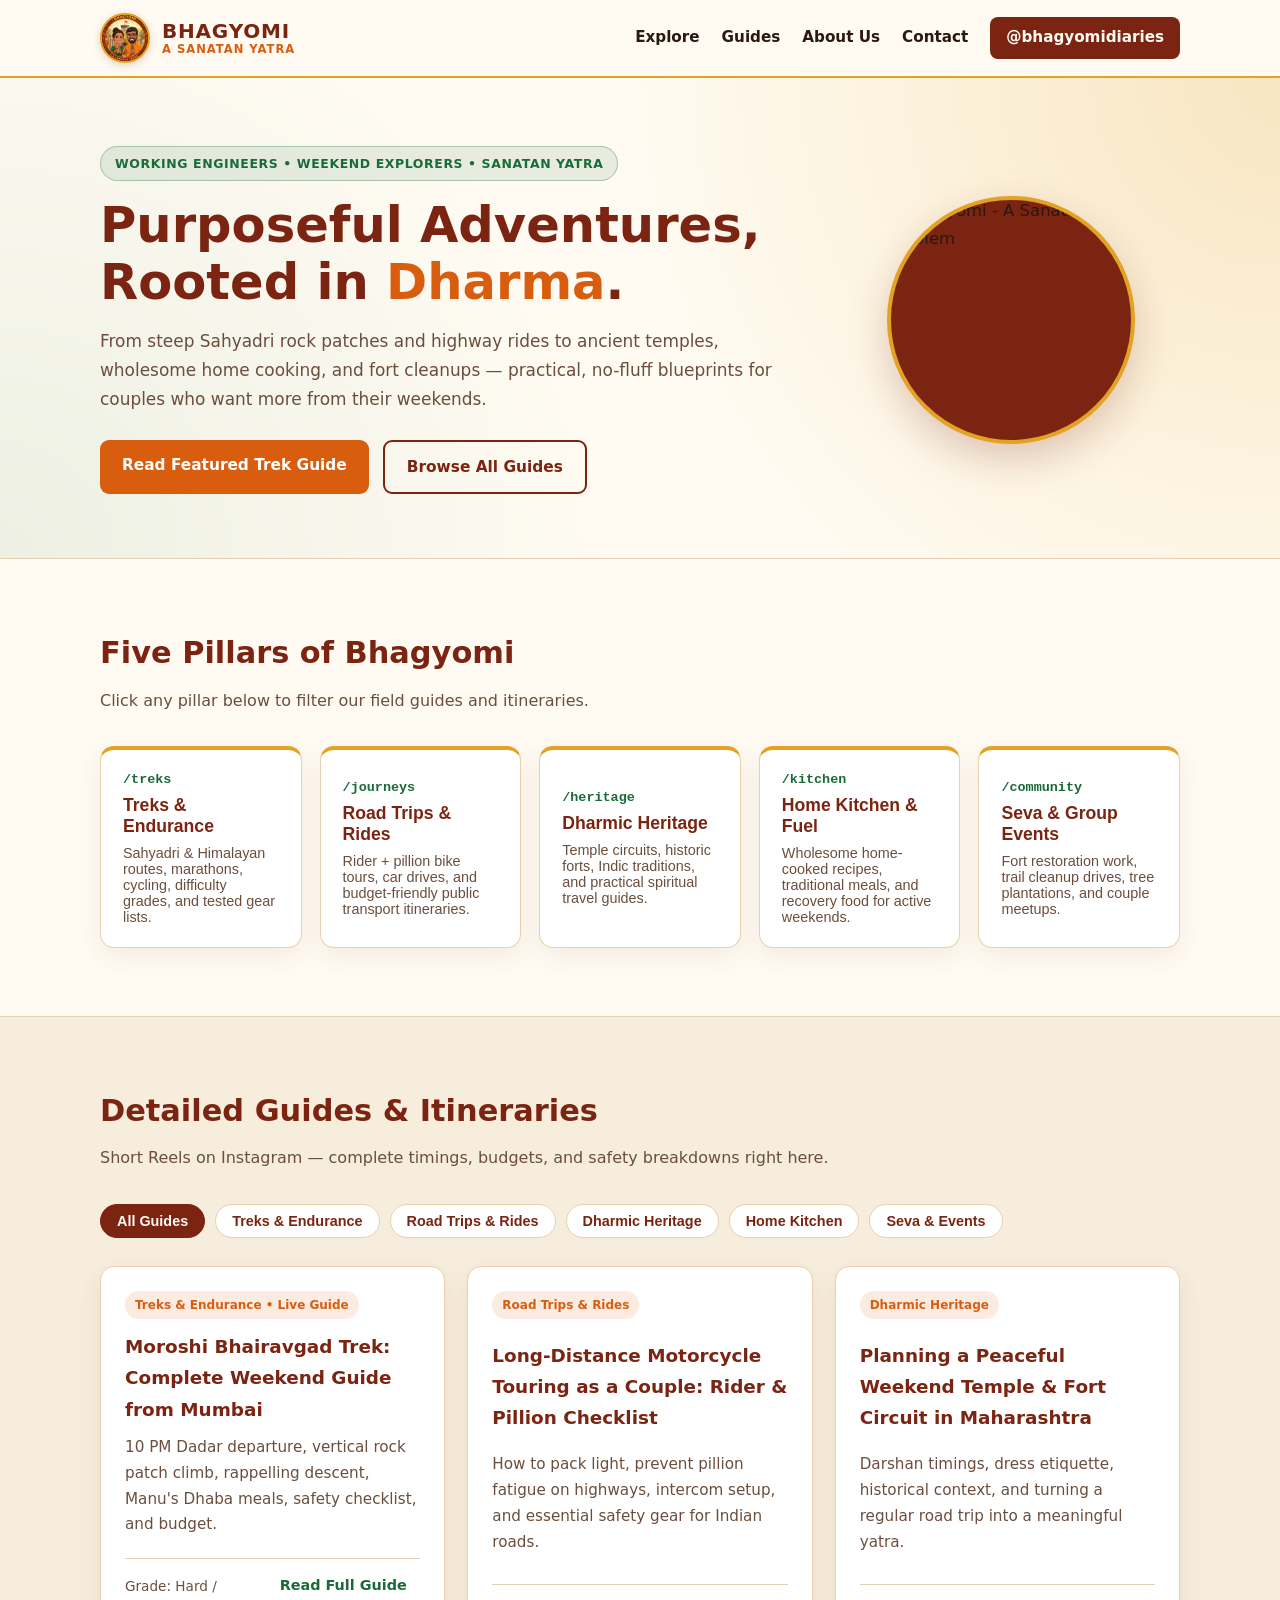
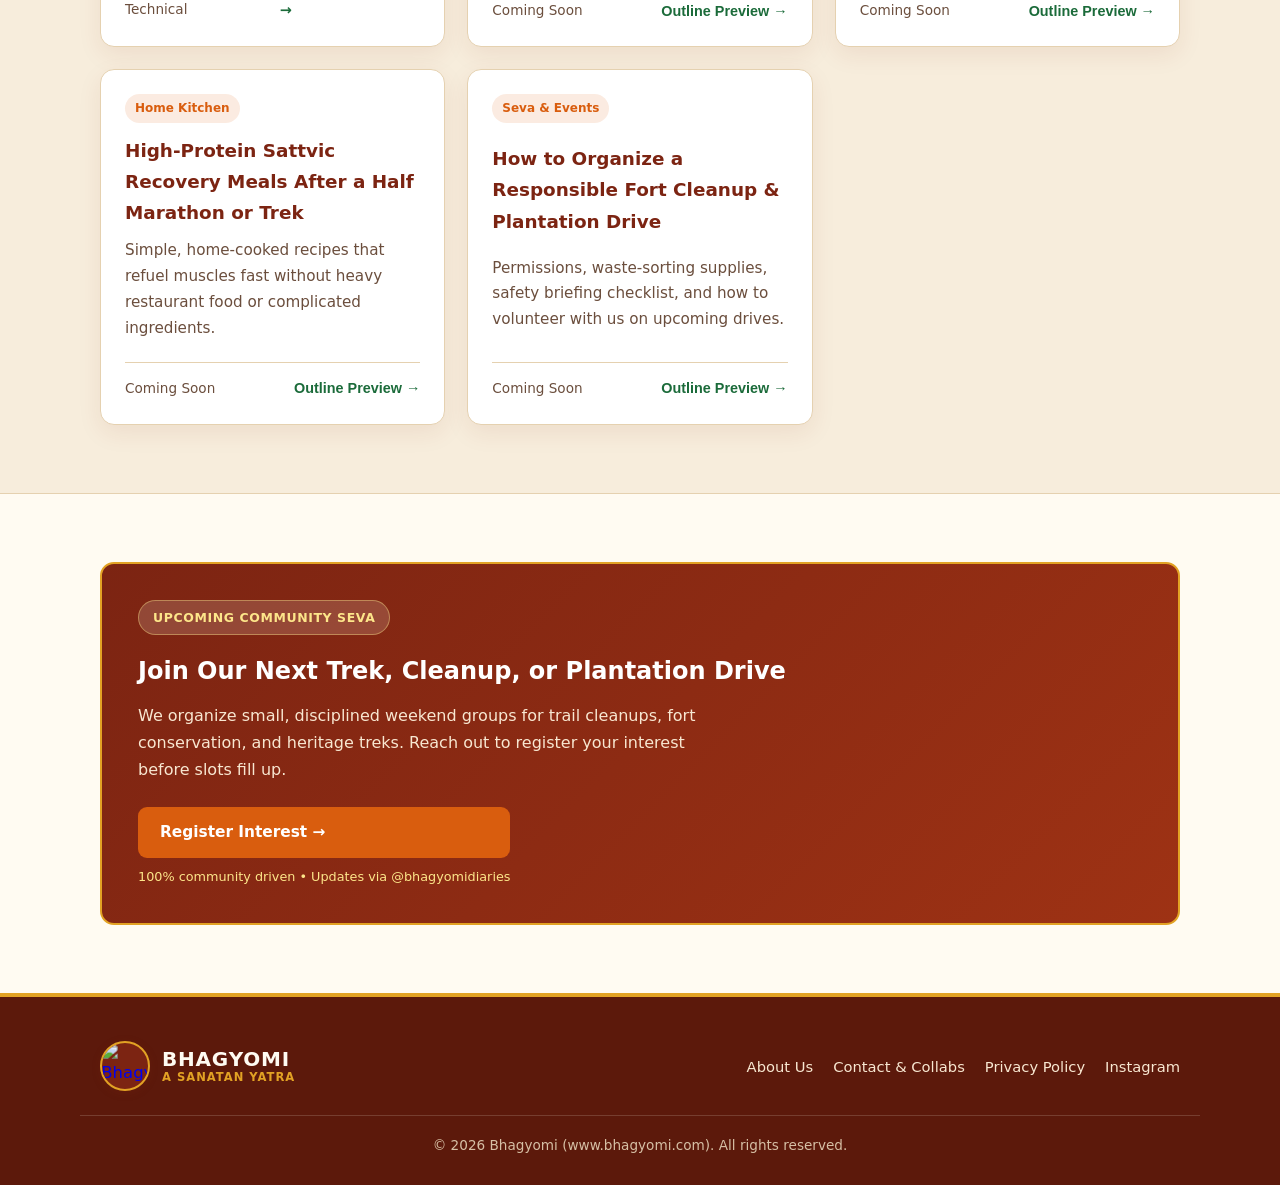
==== commit 69b8f4d9: "Update index.html" ====
--- a/index.html
+++ b/index.html
@@ -14,7 +14,7 @@
     <div class="container nav-inner">
       <a href="index.html" class="brand-wrap">
         <div class="logo-ring">
-          <img src="assets/images/logo.jpg" alt="Bhagyomi Logo" />
+          <img src="assets/images/logo.png" alt="Bhagyomi Logo" />
         </div>
         <div class="brand-text">
           <span class="brand-title">BHAGYOMI</span>
@@ -221,4 +221,4 @@
 
   <script src="script.js"></script>
 </body>
-</html>+</html>
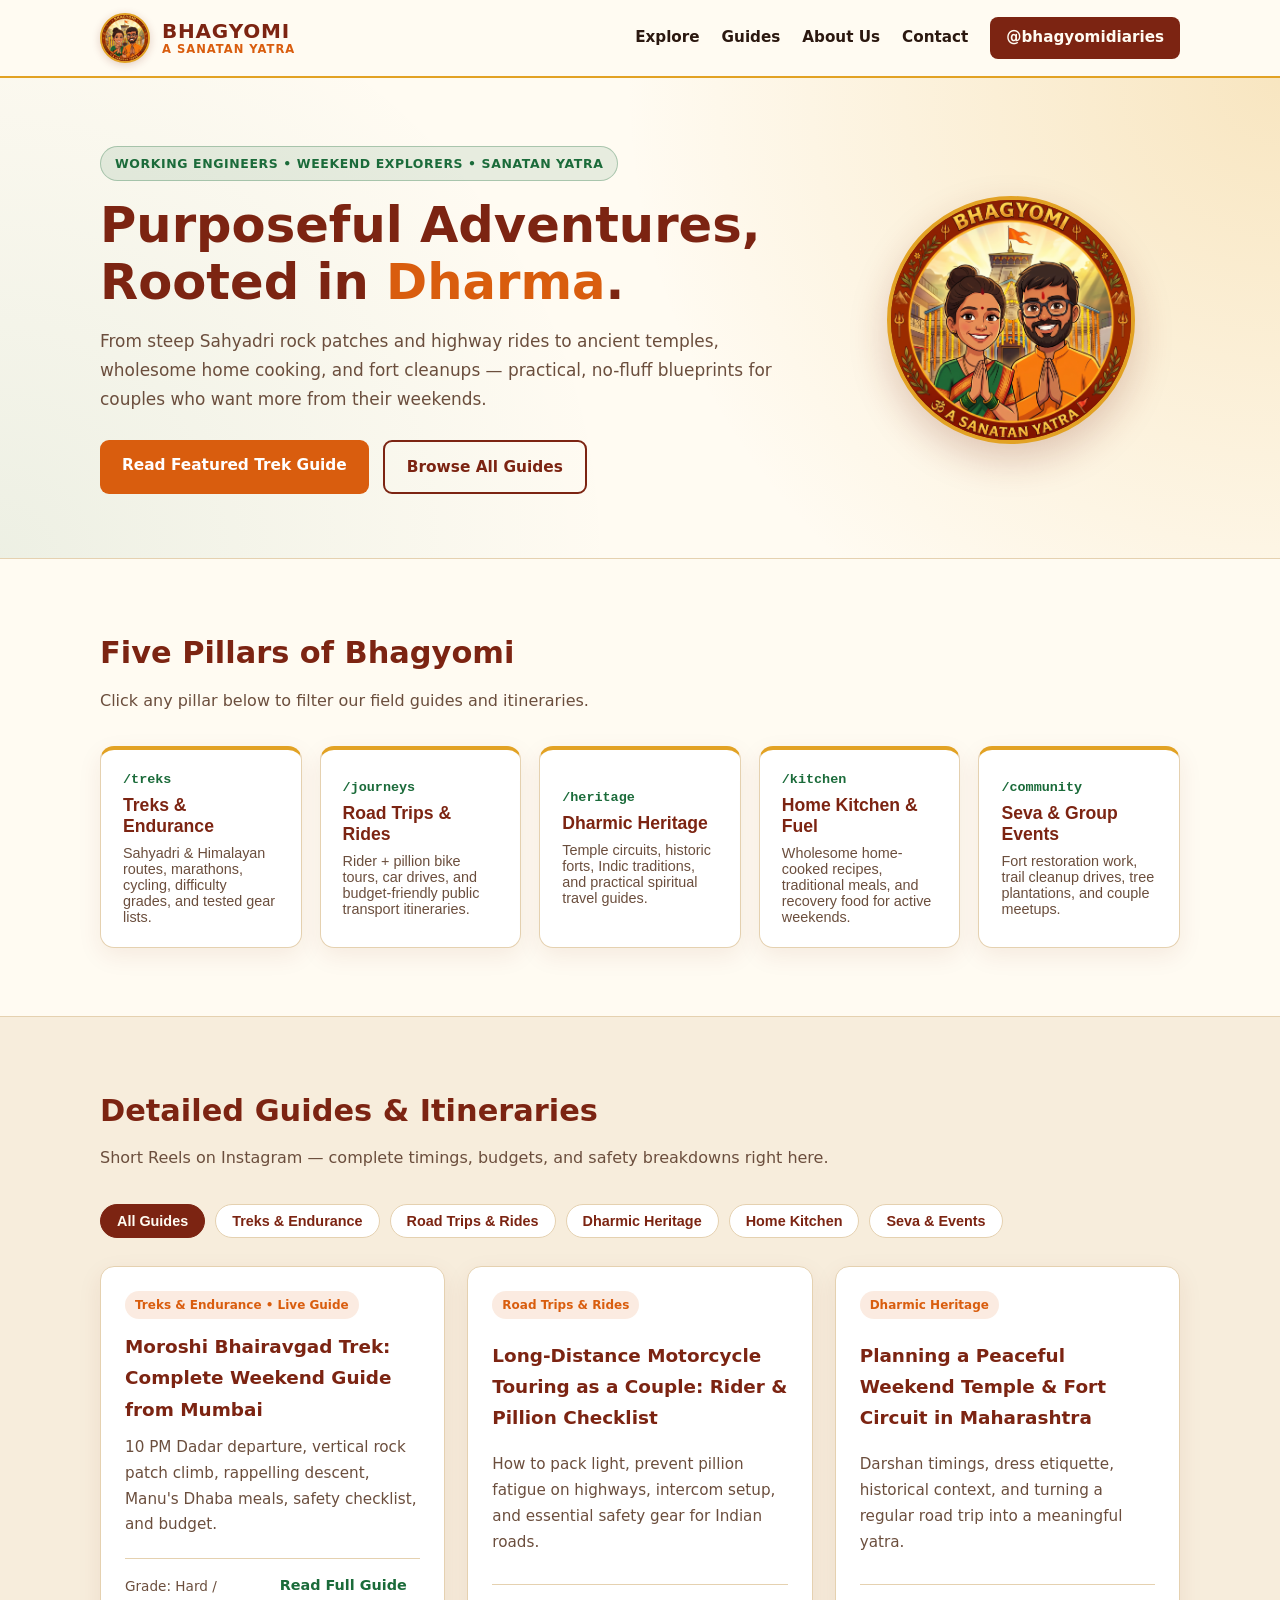
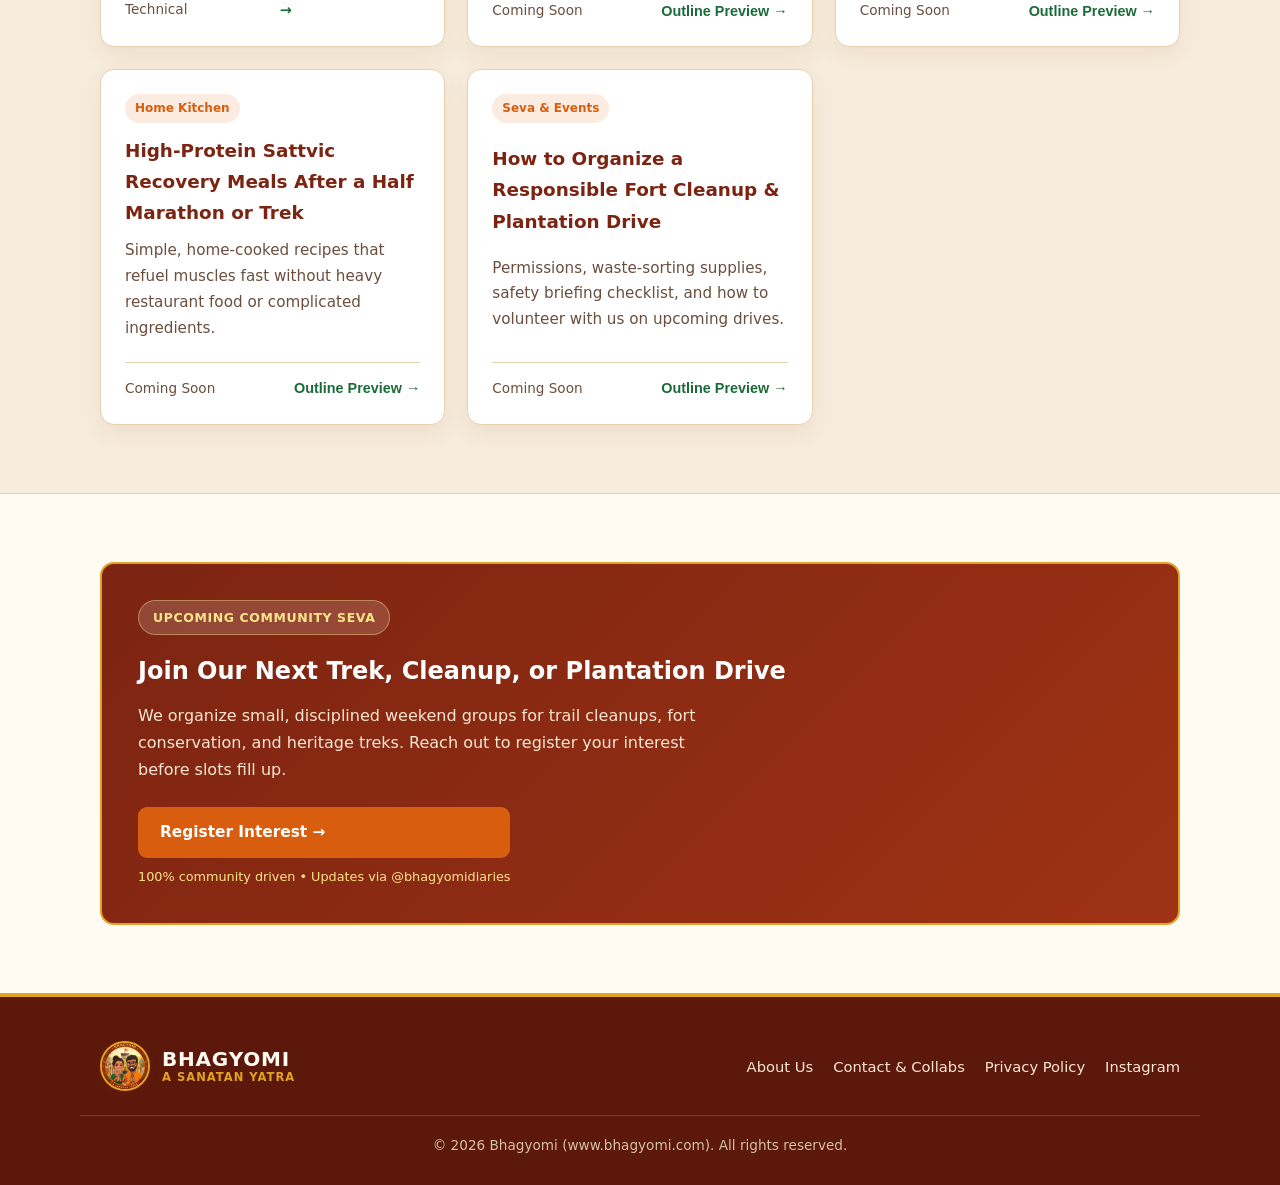
==== commit 682901a5: "Add files via upload" ====
--- a/index.html
+++ b/index.html
@@ -5,7 +5,7 @@
   <meta name="viewport" content="width=device-width, initial-scale=1.0" />
   <meta name="description" content="Bhagyomi — A Sanatan Yatra. Couple treks, Sahyadri & Himalayan routes, road trips, Dharmic heritage, home recipes, and seva." />
   <title>Bhagyomi | A Sanatan Yatra — Adventure, Dharma & Mindful Couple Living</title>
-  <link rel="icon" type="image/jpeg" href="assets/images/logo.jpg" />
+  <link rel="icon" type="image/jpeg" href="assets/images/logo.png" />
   <link rel="stylesheet" href="style.css" />
 </head>
 <body>
@@ -48,7 +48,7 @@
       </div>
       <div>
         <div class="hero-emblem-ring">
-          <img src="assets/images/logo.jpg" alt="Bhagyomi - A Sanatan Yatra Emblem" />
+          <img src="assets/images/logo.png" alt="Bhagyomi - A Sanatan Yatra Emblem" />
         </div>
       </div>
     </div>
@@ -188,7 +188,7 @@
     <div class="container footer-inner">
       <a href="index.html" class="brand-wrap">
         <div class="logo-ring">
-          <img src="assets/images/logo.jpg" alt="Bhagyomi Logo" />
+          <img src="assets/images/logo.png" alt="Bhagyomi Logo" />
         </div>
         <div class="brand-text">
           <span class="brand-title">BHAGYOMI</span>
@@ -221,4 +221,4 @@
 
   <script src="script.js"></script>
 </body>
-</html>
+</html>
--- a/style.css
+++ b/style.css
@@ -786,4 +786,110 @@
     height: 196px;
     order: -1;
   }
+}
+
+/* Responsive Photo Gallery & Lightbox */
+.gallery-grid {
+  display: grid;
+  grid-template-columns: repeat(auto-fit, minmax(220px, 1fr));
+  gap: 16px;
+  margin: 24px 0 32px;
+}
+
+.gallery-card {
+  background: var(--card);
+  border: 1px solid var(--border);
+  border-radius: 12px;
+  overflow: hidden;
+  cursor: pointer;
+  box-shadow: var(--shadow);
+  transition: transform 0.2s, border-color 0.2s;
+}
+
+.gallery-card:hover {
+  transform: translateY(-3px);
+  border-color: var(--gold);
+}
+
+.gallery-card img {
+  width: 100%;
+  aspect-ratio: 4 / 3;
+  object-fit: cover;
+}
+
+.gallery-card figcaption {
+  padding: 10px 12px;
+  font-size: 0.85rem;
+  color: var(--muted);
+  font-weight: 500;
+}
+
+.lightbox {
+  position: fixed;
+  inset: 0;
+  background: rgba(25, 12, 7, 0.92);
+  display: none;
+  flex-direction: column;
+  align-items: center;
+  justify-content: center;
+  padding: 24px;
+  z-index: 300;
+}
+
+.lightbox.open {
+  display: flex;
+}
+
+.lightbox img {
+  max-width: 92vw;
+  max-height: 78vh;
+  object-fit: contain;
+  border-radius: 10px;
+  border: 2px solid var(--gold);
+}
+
+.lightbox-caption {
+  color: #f8e7d1;
+  margin-top: 14px;
+  font-size: 0.95rem;
+  text-align: center;
+  max-width: 680px;
+}
+
+.lightbox-close,
+.lightbox-nav {
+  position: absolute;
+  background: rgba(124, 36, 18, 0.85);
+  color: #fffbf2;
+  border: 1px solid var(--gold);
+  border-radius: 50%;
+  width: 44px;
+  height: 44px;
+  font-size: 1.4rem;
+  cursor: pointer;
+  display: flex;
+  align-items: center;
+  justify-content: center;
+}
+
+.lightbox-close {
+  top: 20px;
+  right: 22px;
+}
+
+.lightbox-prev {
+  left: 20px;
+  top: 50%;
+  transform: translateY(-50%);
+}
+
+.lightbox-next {
+  right: 20px;
+  top: 50%;
+  transform: translateY(-50%);
+}
+
+.lightbox-close:hover,
+.lightbox-nav:hover {
+  background: var(--saffron);
 }
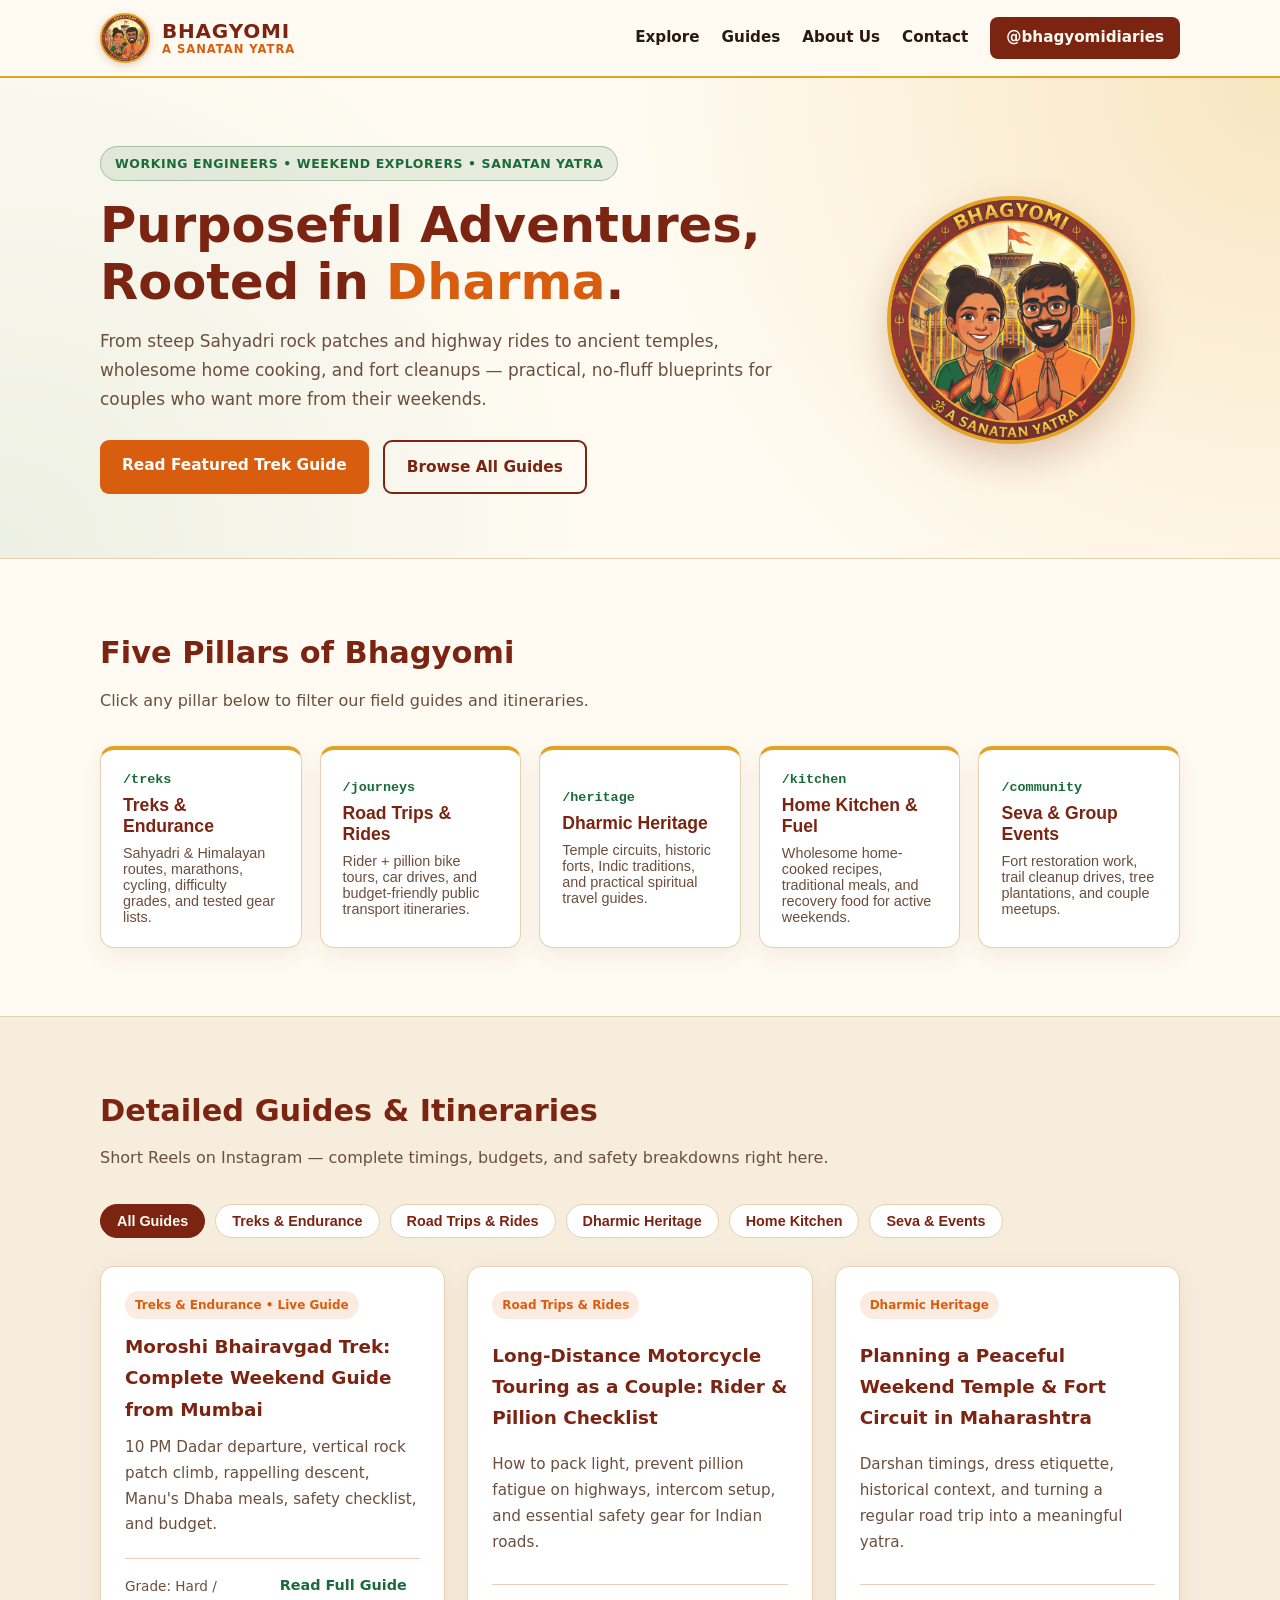
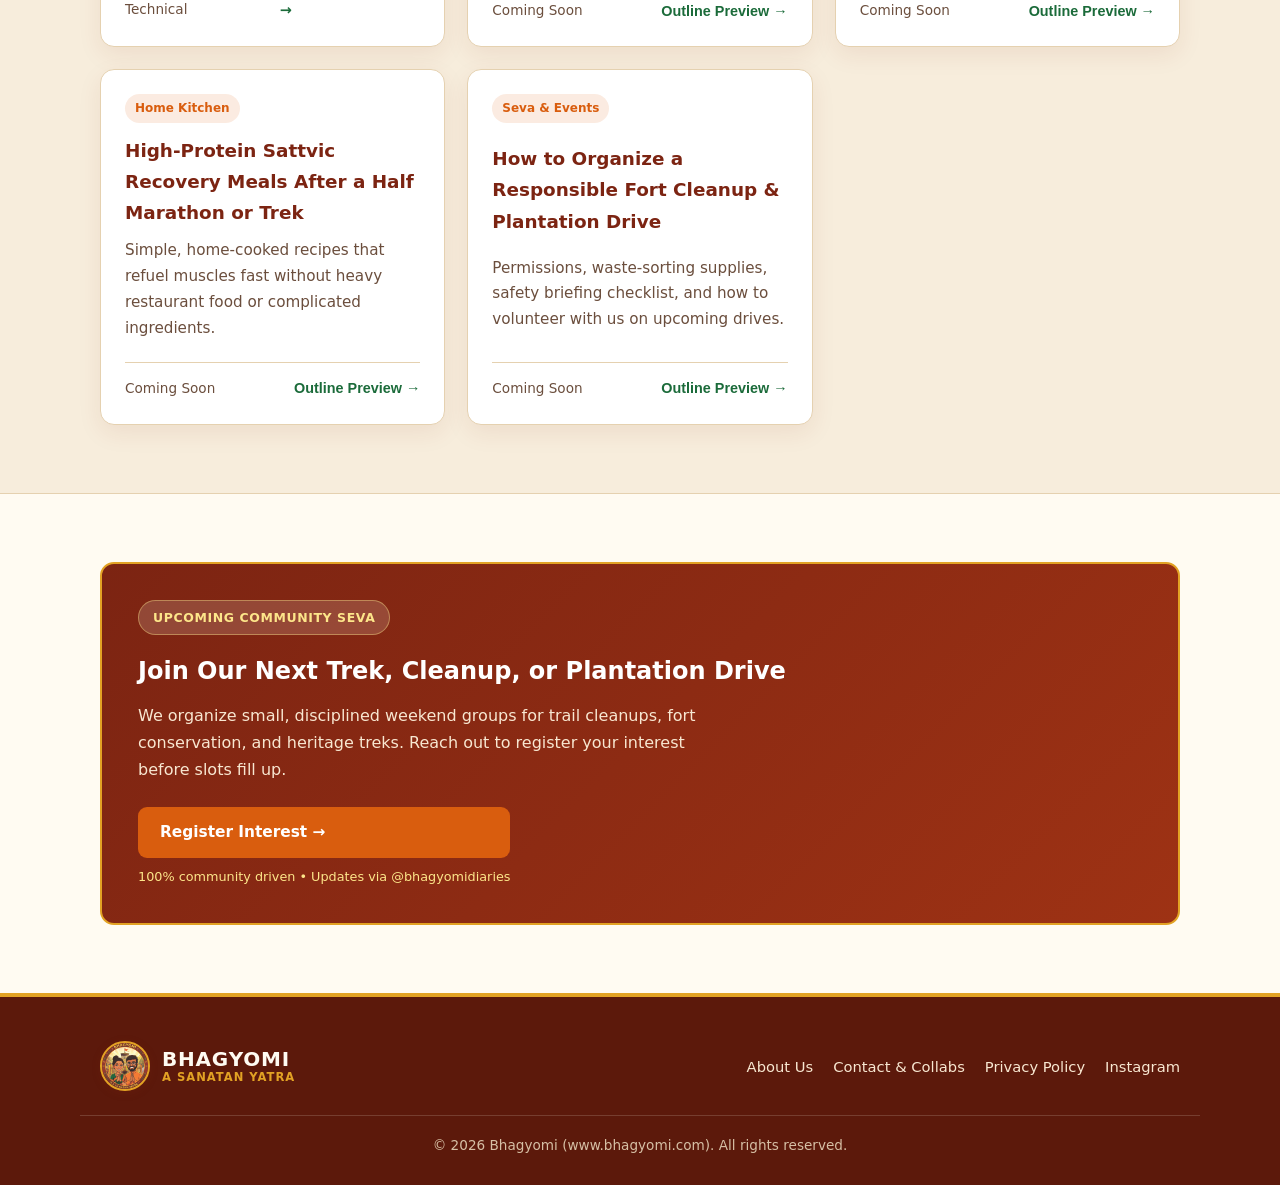
==== commit c8d019d4: "Add GA4 tracking tag Add GA4 tracking tag" ====
--- a/index.html
+++ b/index.html
@@ -1,6 +1,12 @@
 <!DOCTYPE html>
 <html lang="en">
 <head>
+  <script async src="https://www.googletagmanager.com/gtm.js?id=GTM-TMKTP37L"></script>
+  <script>
+    window.dataLayer = window.dataLayer || [];
+    function gtag(){dataLayer.push(arguments);}
+    gtag('js', new Date());
+  </script>
   <meta charset="UTF-8" />
   <meta name="viewport" content="width=device-width, initial-scale=1.0" />
   <meta name="description" content="Bhagyomi — A Sanatan Yatra. Couple treks, Sahyadri & Himalayan routes, road trips, Dharmic heritage, home recipes, and seva." />
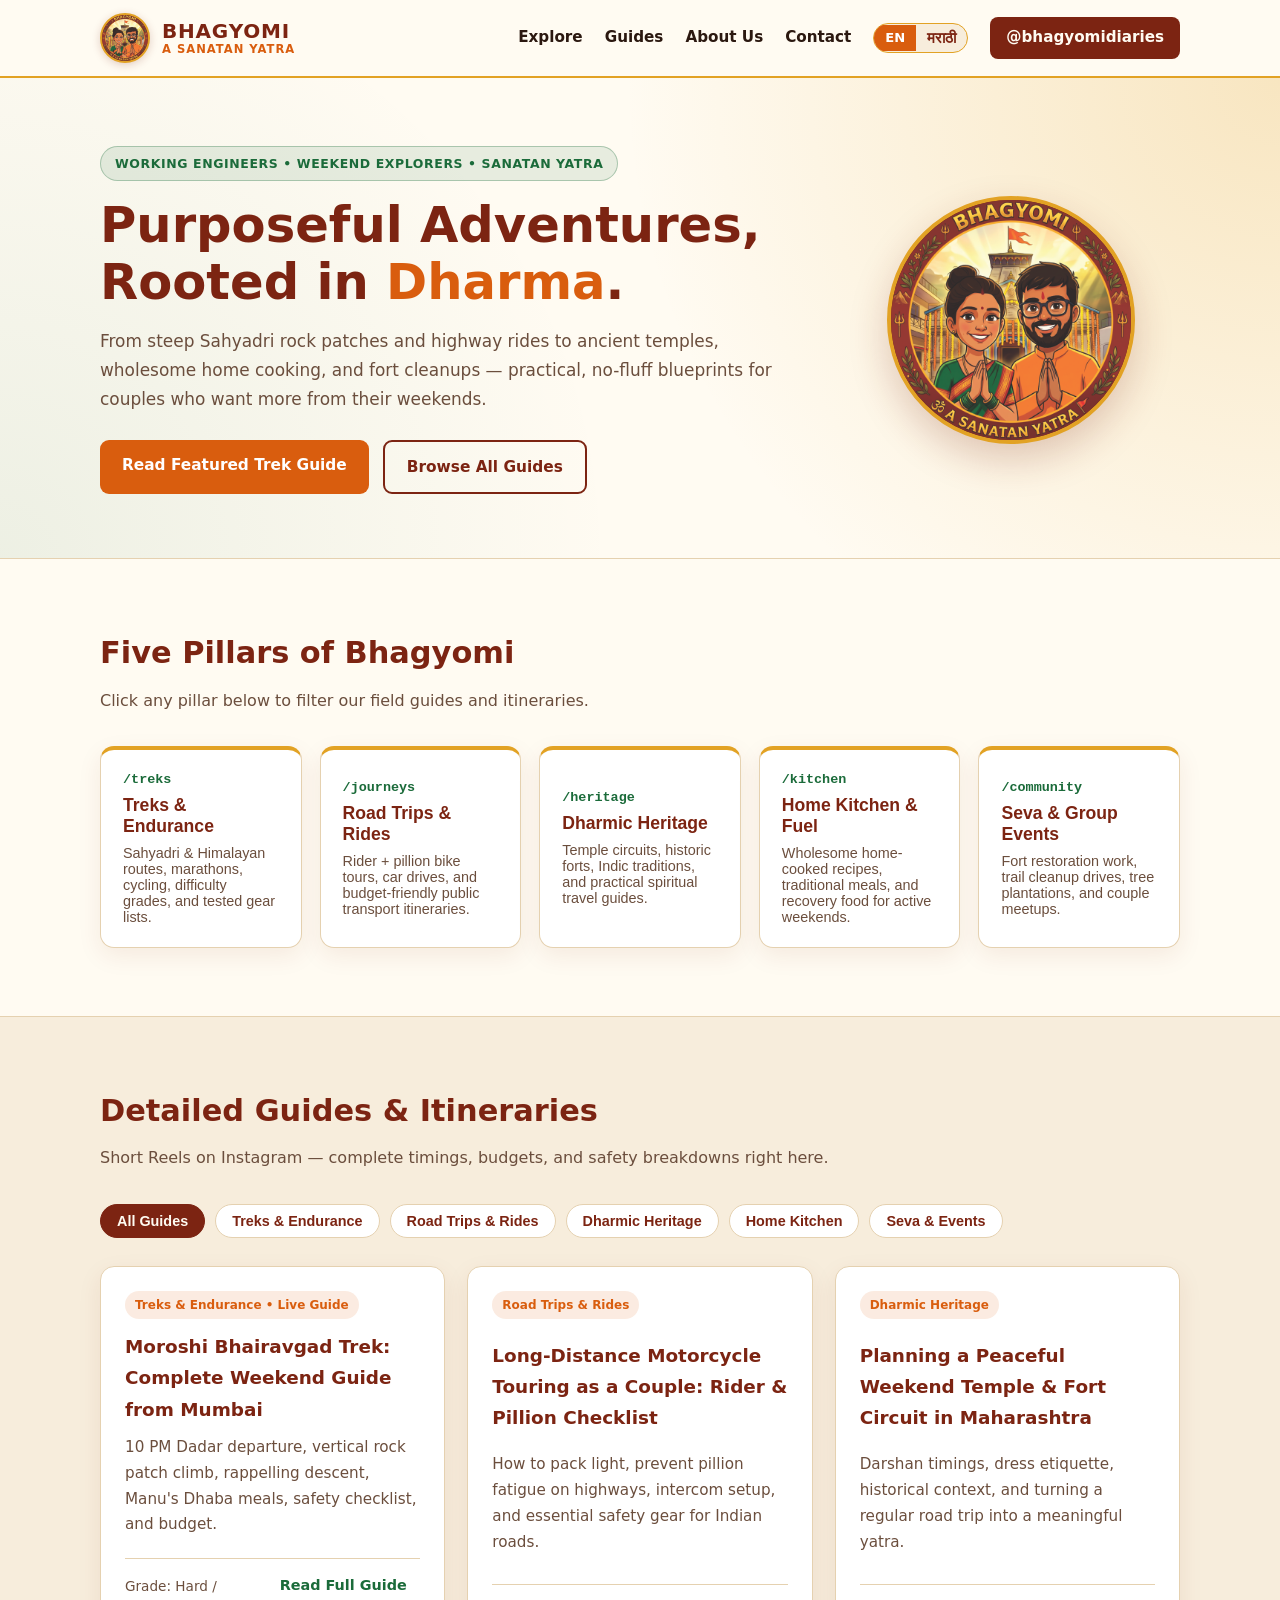
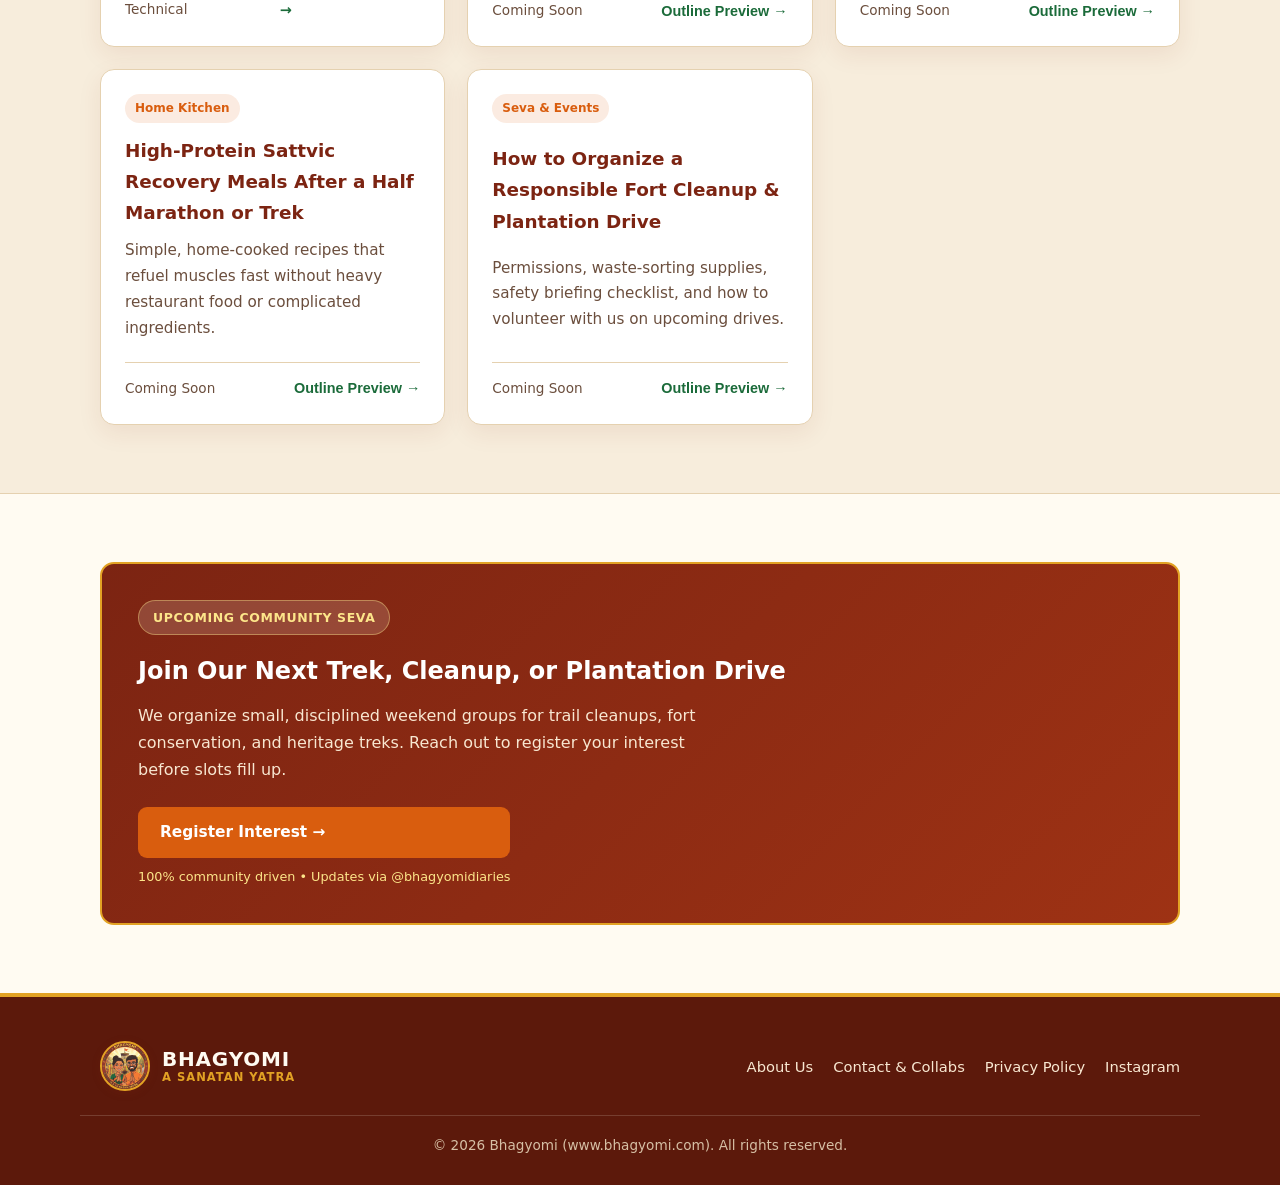
==== commit f400e6a5: "Add Marathi language version and EN/MR toggle" ====
--- a/index.html
+++ b/index.html
@@ -12,6 +12,8 @@
   <meta name="description" content="Bhagyomi — A Sanatan Yatra. Couple treks, Sahyadri & Himalayan routes, road trips, Dharmic heritage, home recipes, and seva." />
   <title>Bhagyomi | A Sanatan Yatra — Adventure, Dharma & Mindful Couple Living</title>
   <link rel="icon" type="image/jpeg" href="assets/images/logo.png" />
+  <link rel="alternate" hreflang="en" href="[https://www.bhagyomi.com/](https://www.bhagyomi.com/)" />
+  <link rel="alternate" hreflang="mr" href="[https://www.bhagyomi.com/mr/](https://www.bhagyomi.com/mr/)" />
   <link rel="stylesheet" href="style.css" />
 </head>
 <body>
@@ -33,6 +35,7 @@
         <a href="#guides">Guides</a>
         <a href="about.html">About Us</a>
         <a href="contact.html">Contact</a>
+        <div class="lang-toggle"><span class="lang-active">EN</span><a href="mr/index.html" lang="mr">मराठी</a></div>
         <a href="https://www.instagram.com/bhagyomidiaries/" target="_blank" rel="noopener" class="nav-cta">@bhagyomidiaries</a>
       </nav>
     </div>
--- a/style.css
+++ b/style.css
@@ -1,3 +1,5 @@
+@import url('https://fonts.googleapis.com/css2?family=Noto+Sans+Devanagari:wght@400;600;700;800&display=swap');
+
 :root {
   --bg: #fffbf2;
   --bg-alt: #f7eddc;
@@ -892,4 +894,44 @@
 .lightbox-close:hover,
 .lightbox-nav:hover {
   background: var(--saffron);
+}
+
+/* Marathi Typography & Language Switcher */
+html[lang="mr"] body {
+  font-family: "Noto Sans Devanagari", system-ui, -apple-system, sans-serif;
+  line-height: 1.85;
+}
+
+.lang-toggle {
+  display: inline-flex;
+  align-items: center;
+  border: 1px solid var(--gold);
+  border-radius: 999px;
+  overflow: hidden;
+  background: var(--bg-alt);
+  font-size: 0.82rem;
+  font-weight: 700;
+  flex-shrink: 0;
+}
+
+.lang-toggle a,
+.lang-toggle span {
+  padding: 5px 11px;
+  text-decoration: none;
+  line-height: 1.2;
+}
+
+.lang-toggle a {
+  color: var(--maroon);
+  transition: background 0.2s, color 0.2s;
+}
+
+.lang-toggle a:hover {
+  background: rgba(217, 93, 14, 0.14);
+  color: var(--saffron);
+}
+
+.lang-toggle .lang-active {
+  background: var(--saffron);
+  color: #ffffff;
 }
